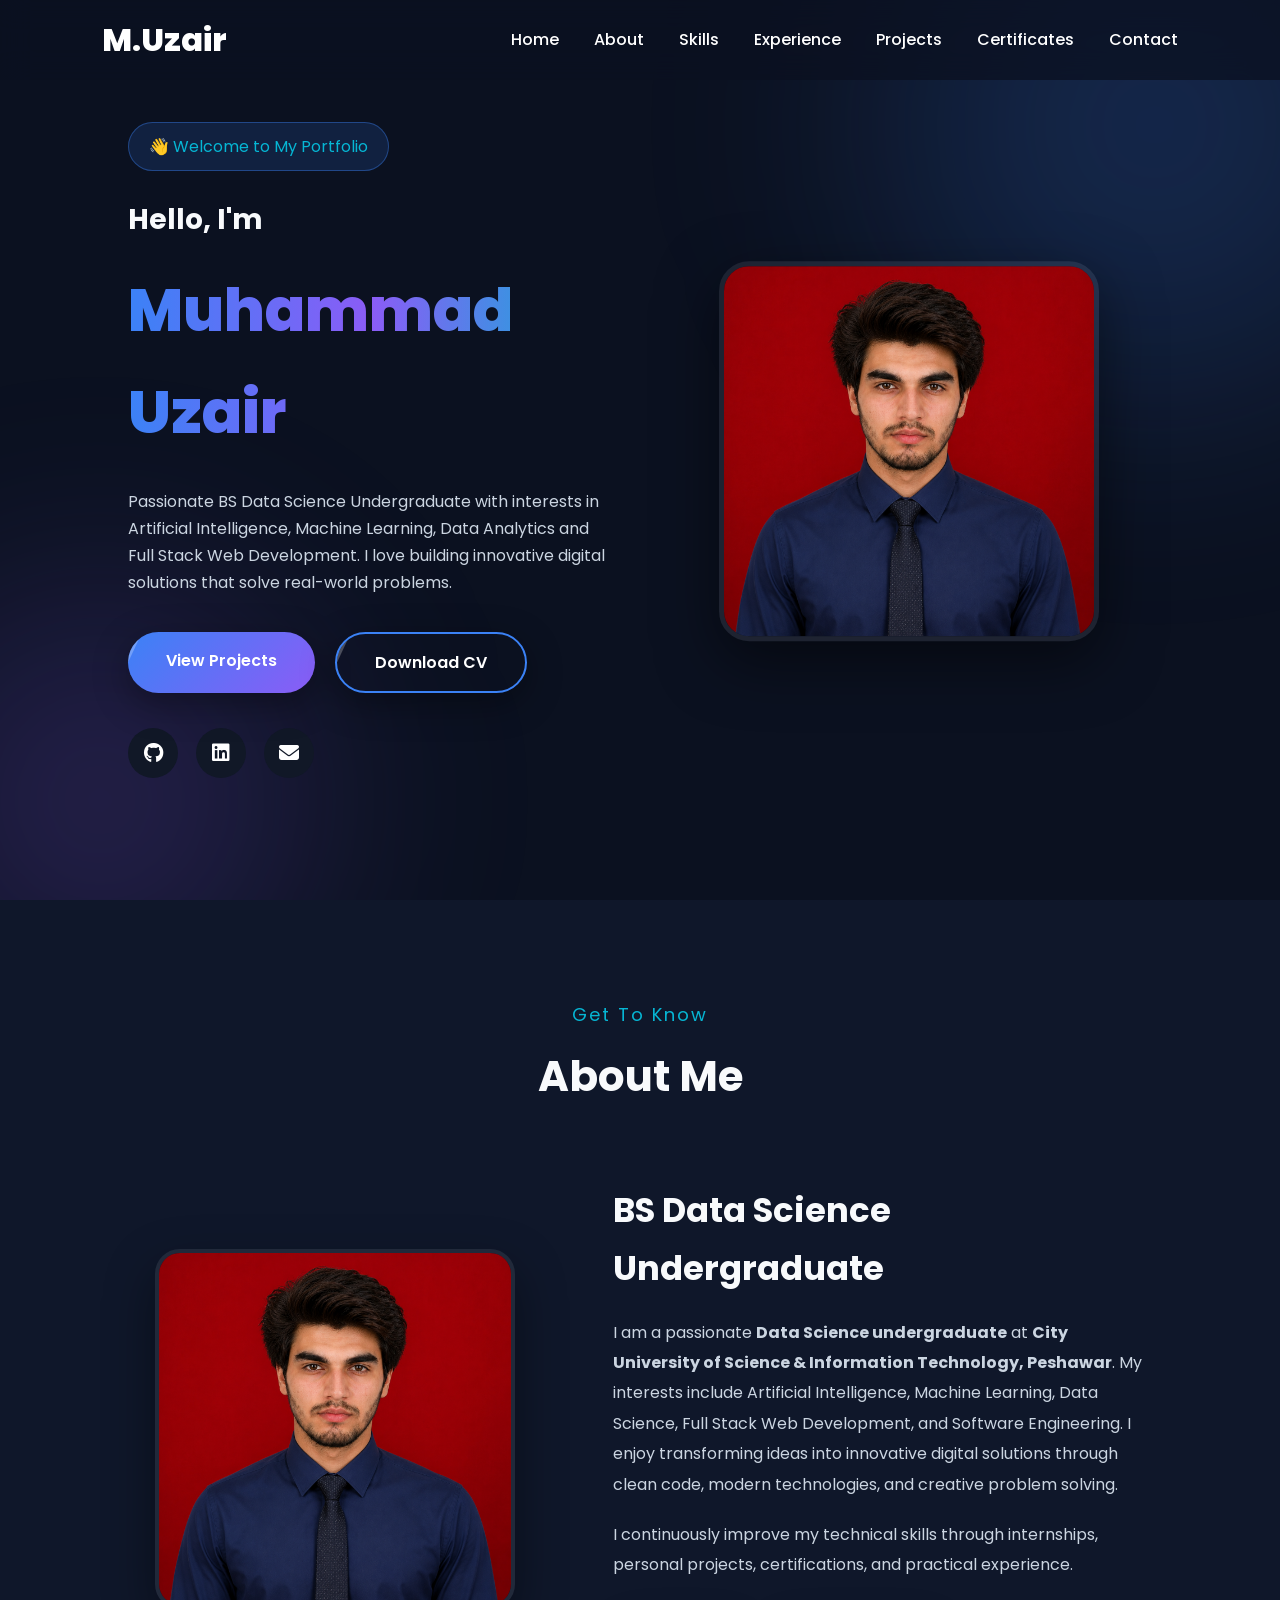
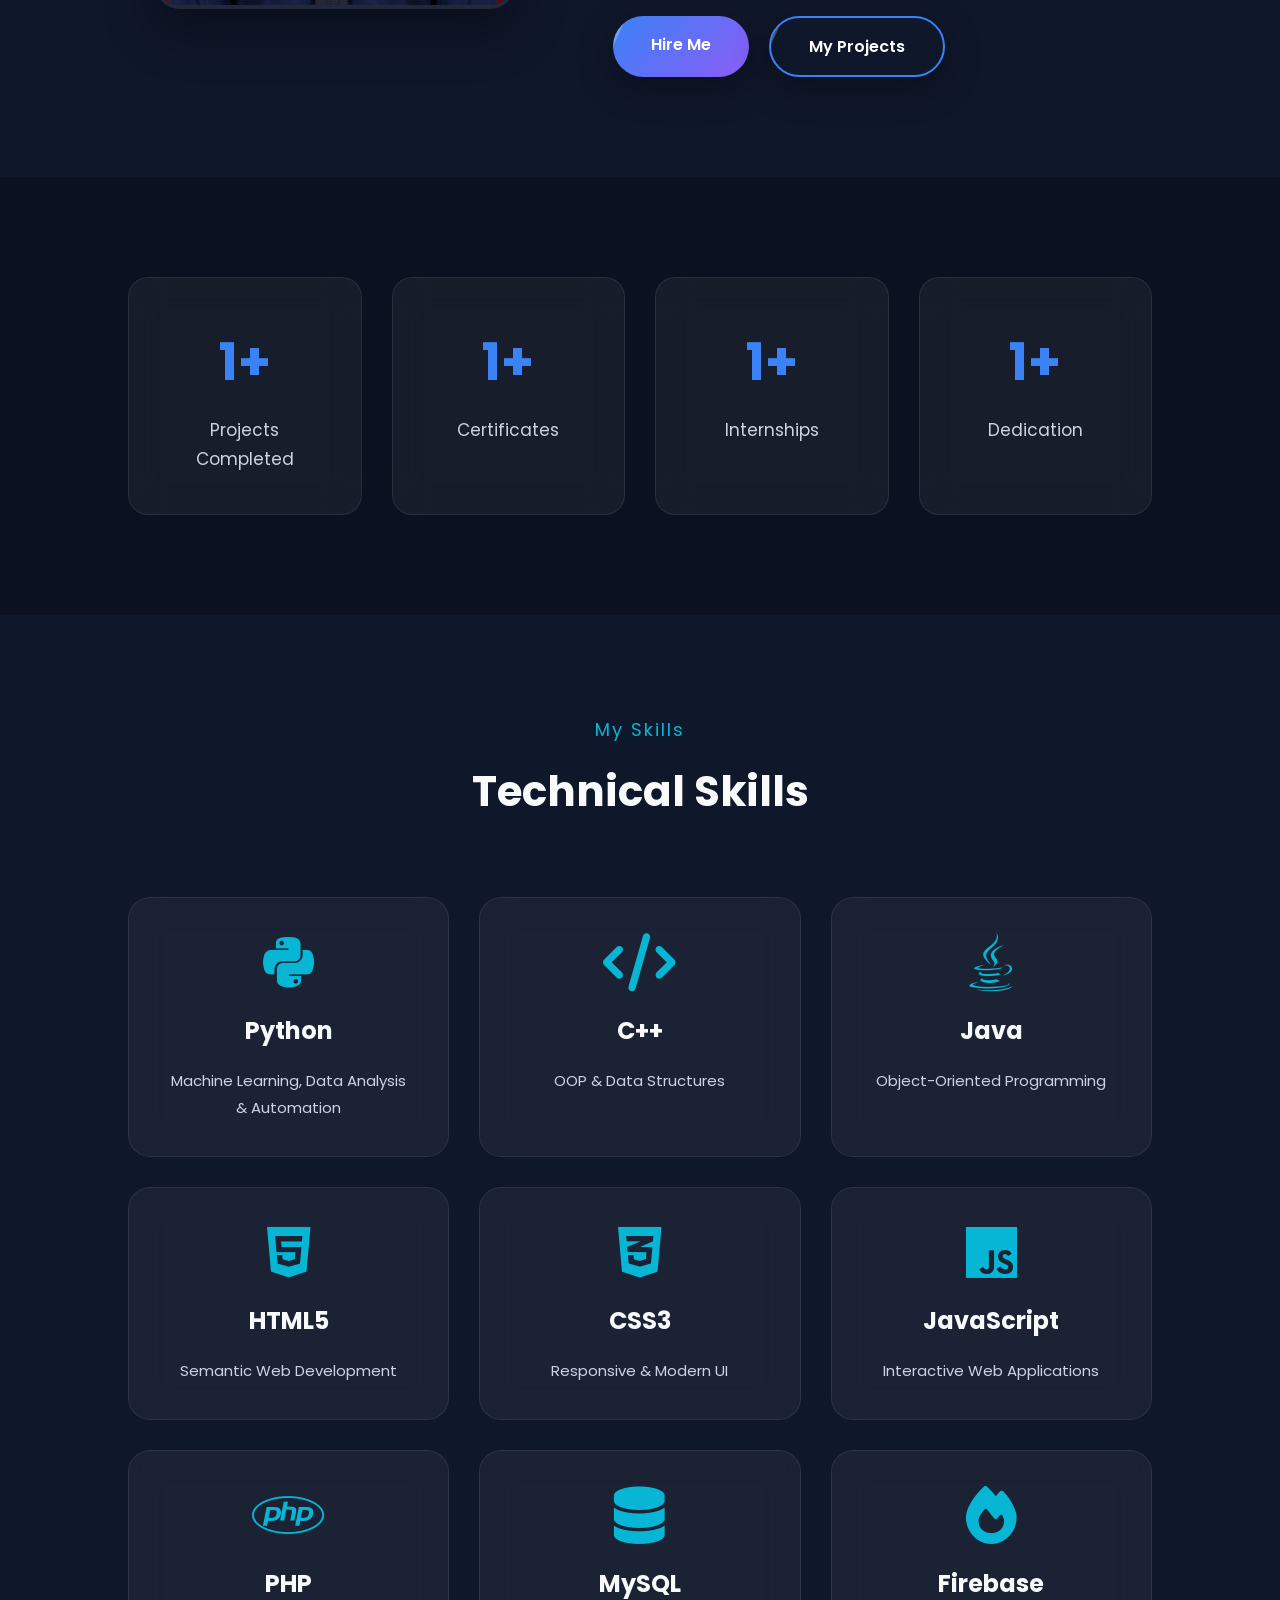
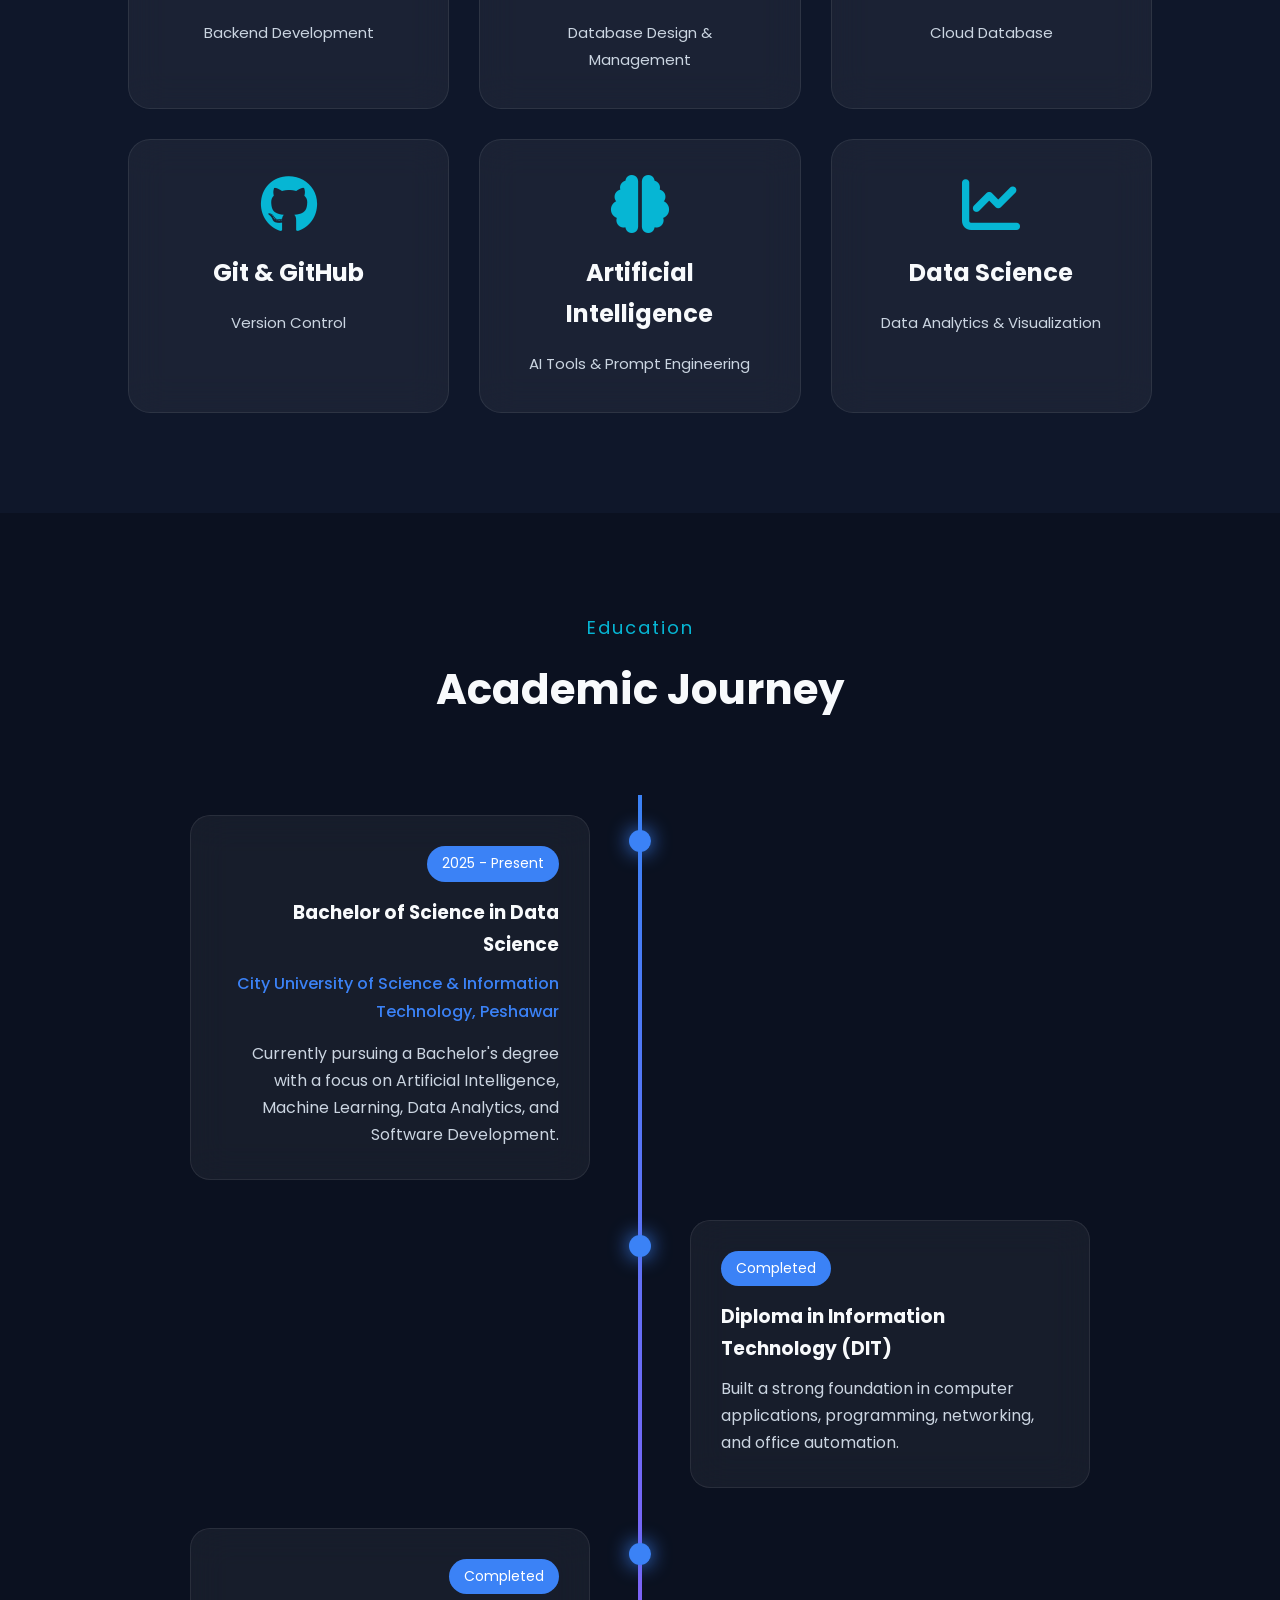
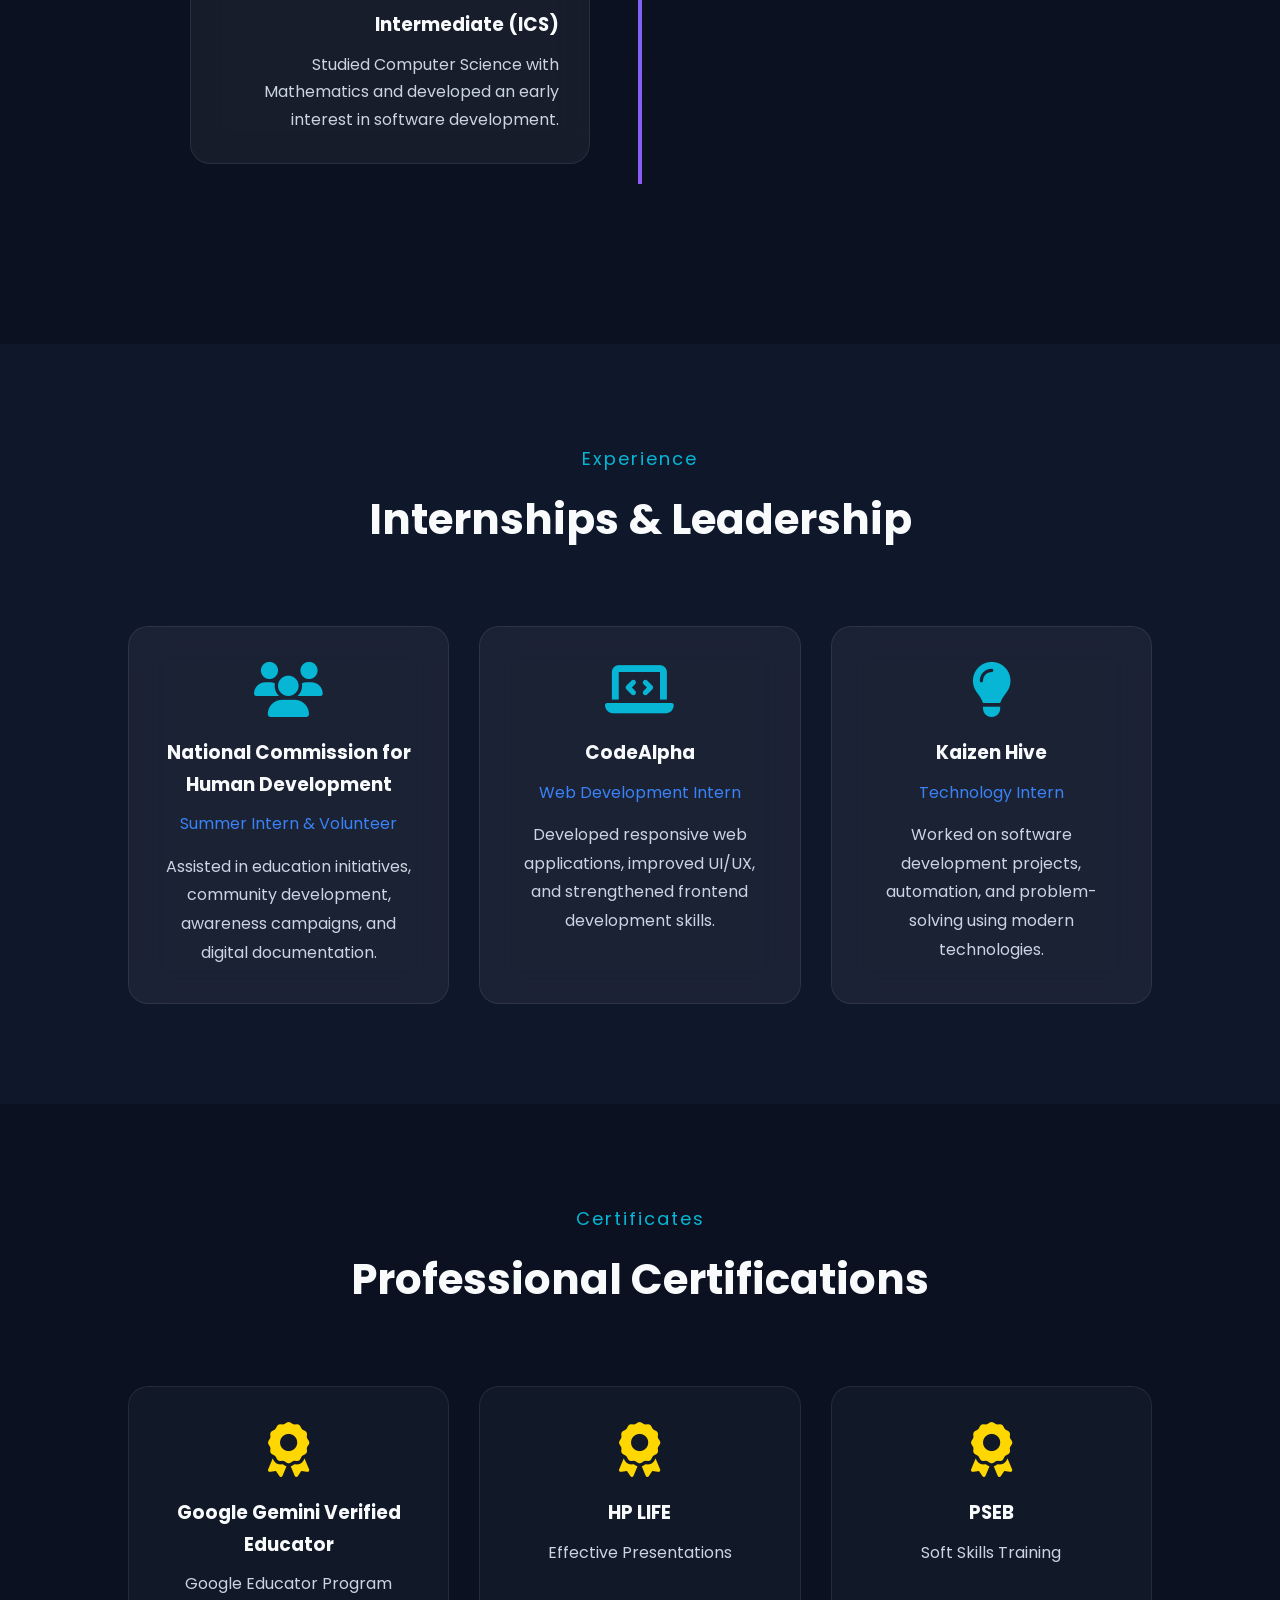
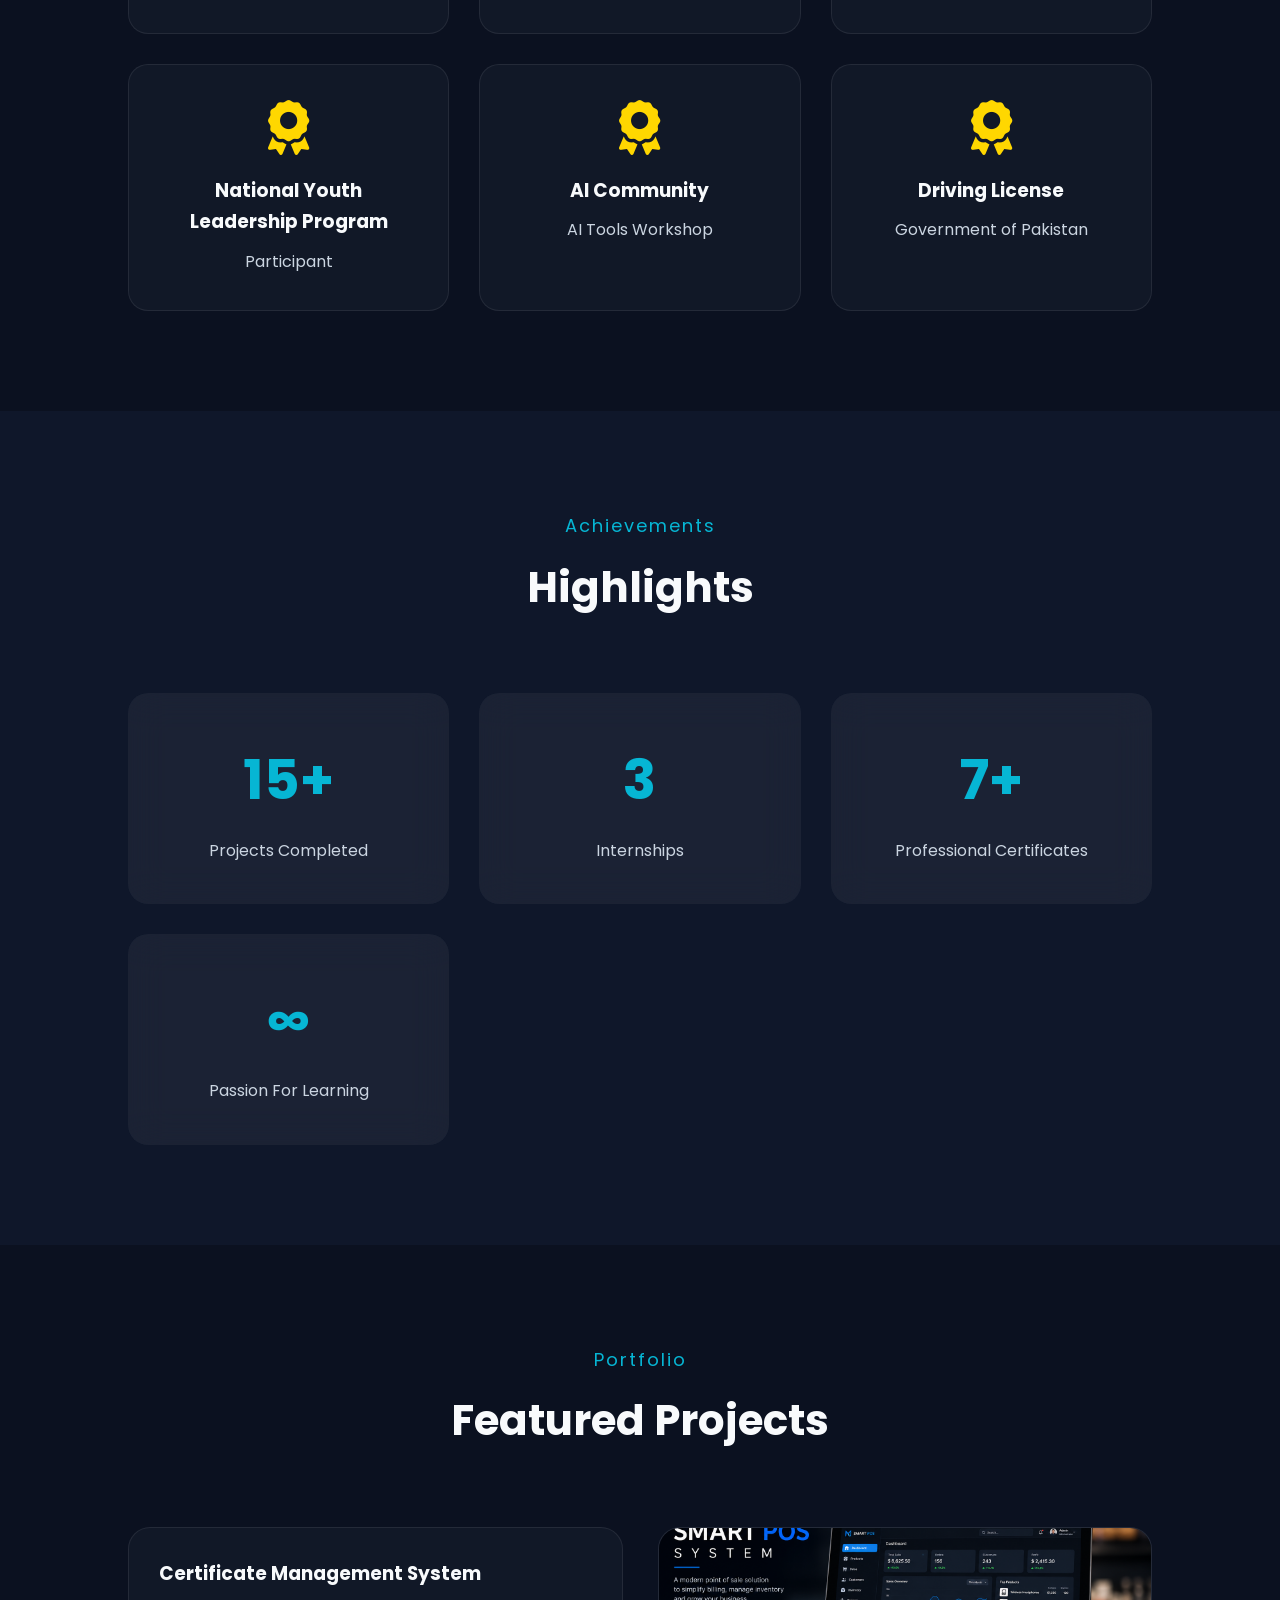
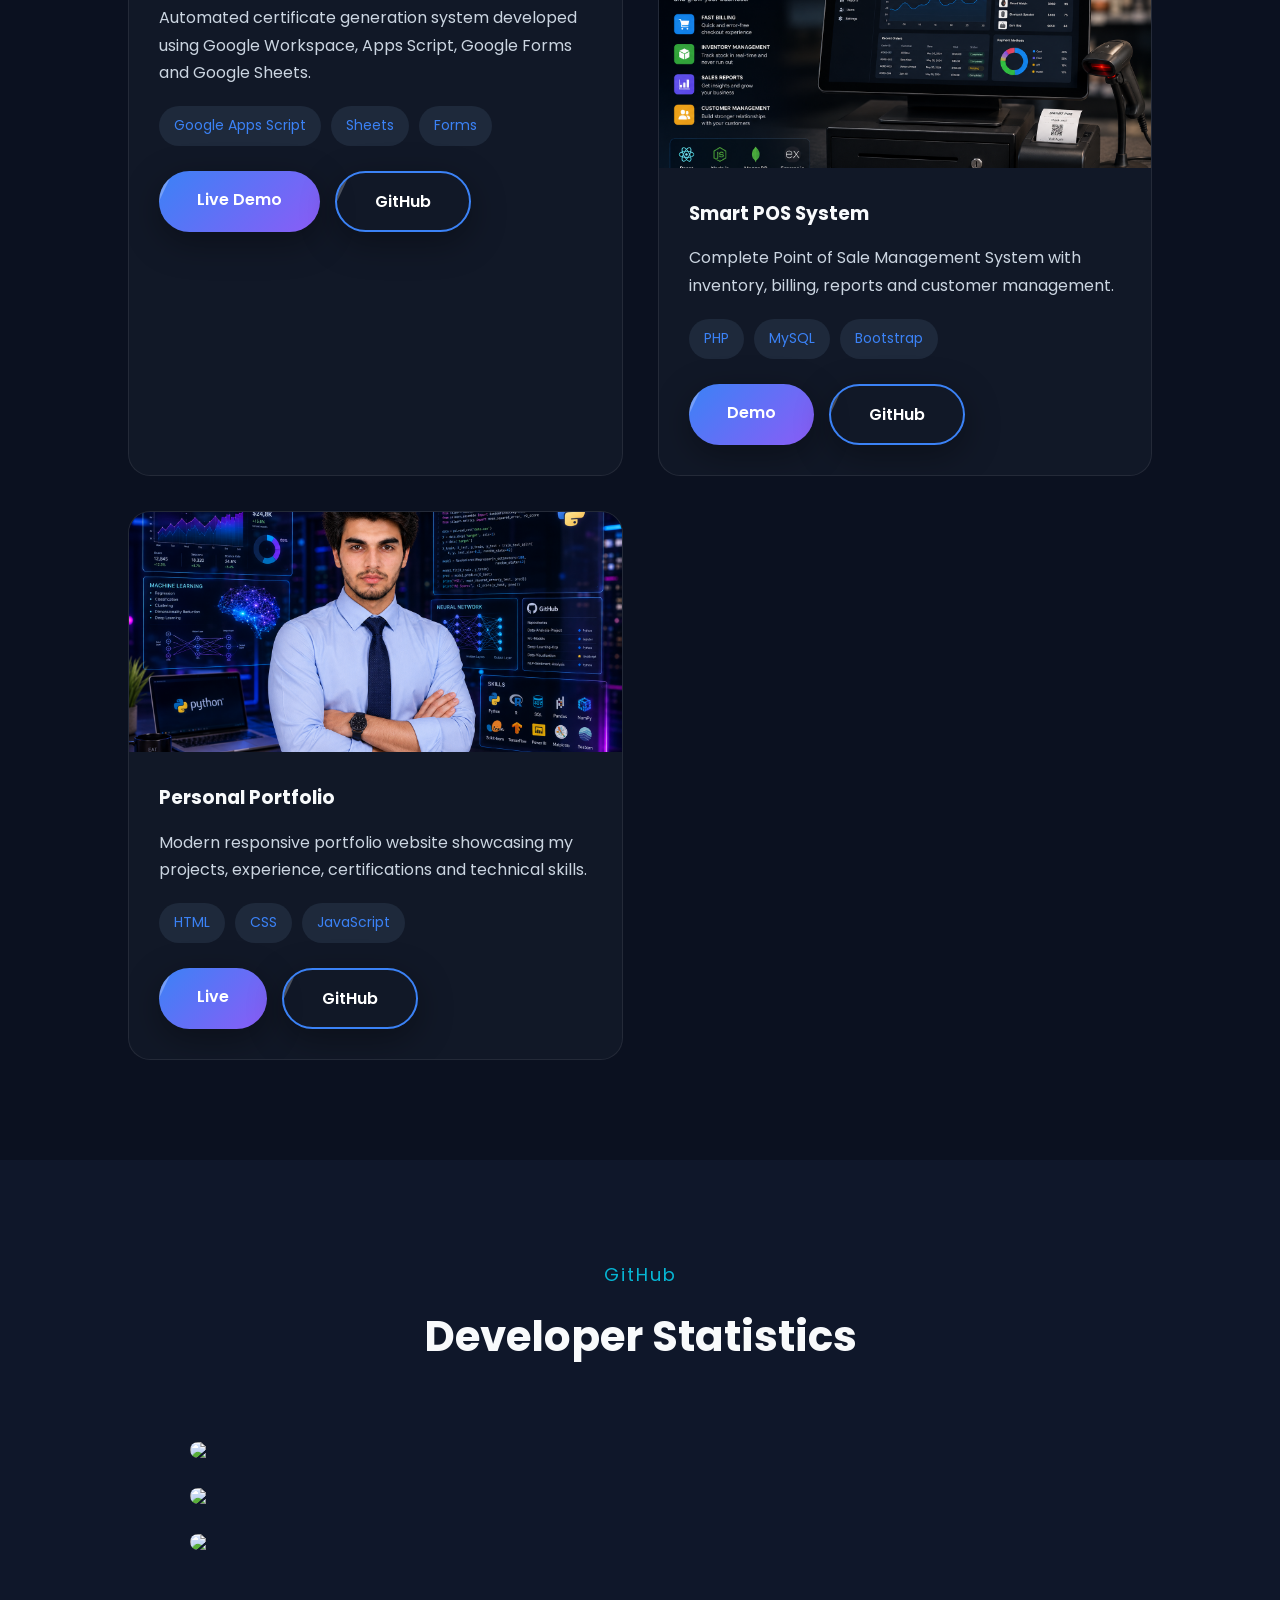
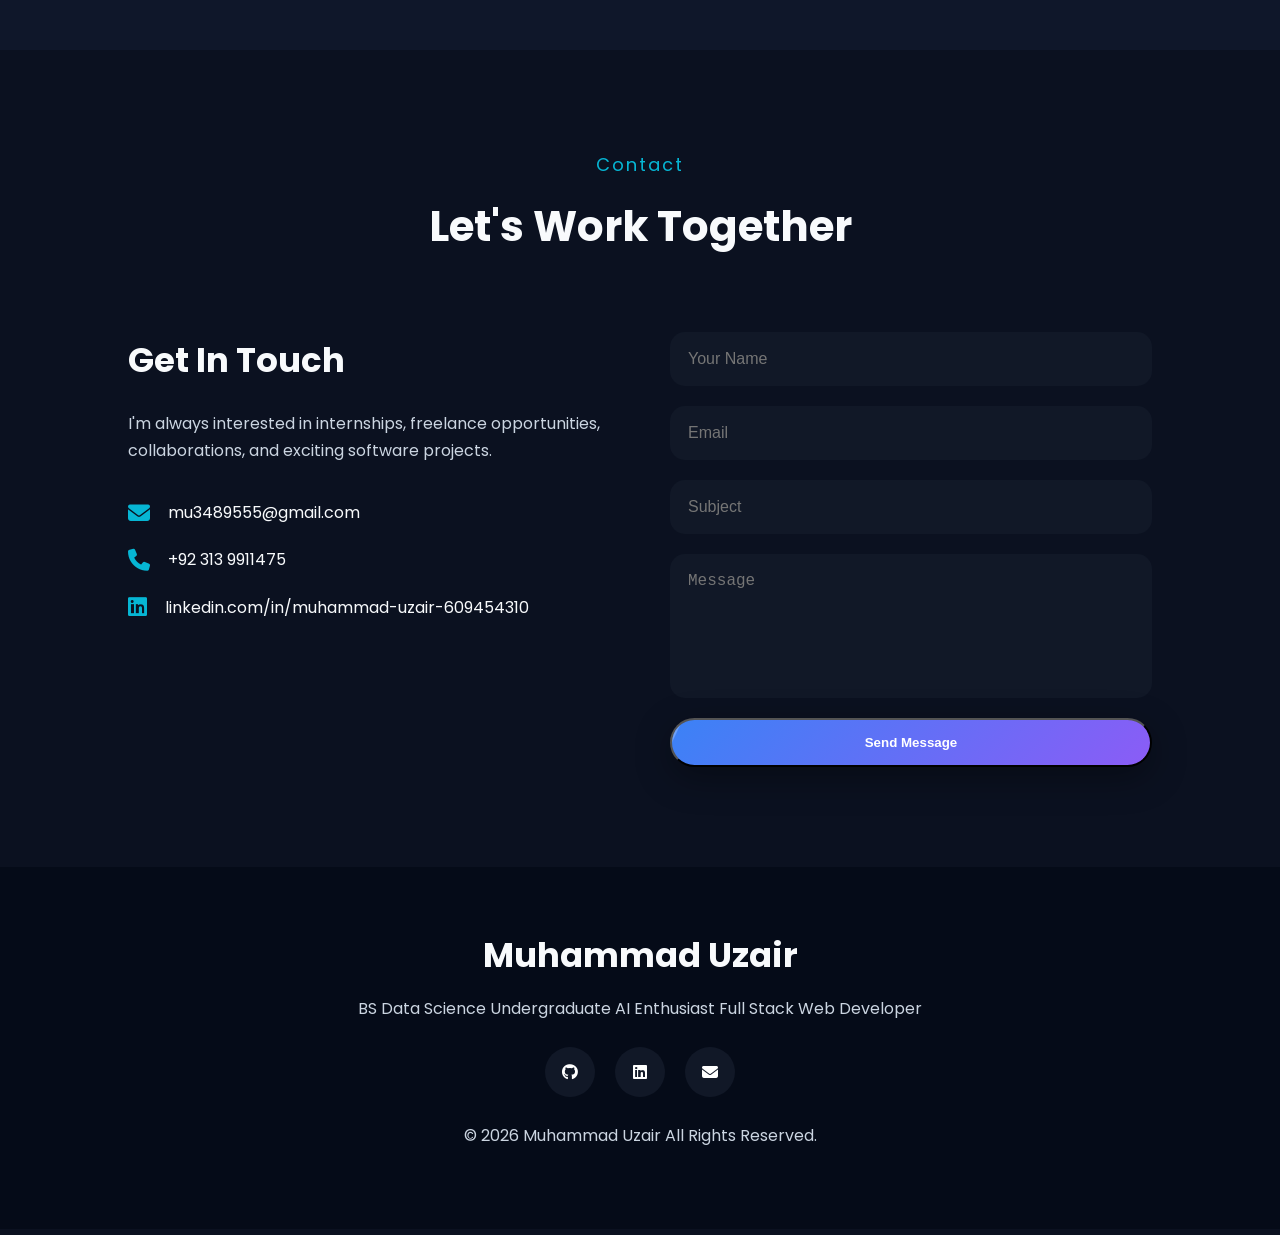
==== index.html @ c210e334 "Add files via upload" ====
<!DOCTYPE html>
<html lang="en">

<head>

<link rel="manifest" href="manifest.json">


<link rel="icon" href="favicon.ico">

<meta name="theme-color" content="#0B1120">

<meta name="author" content="Muhammad Uzair">

<meta name="keywords"
content="Muhammad Uzair, Data Science, AI, Portfolio, Web Developer, Pakistan">

<meta name="description"
content="Official Portfolio of Muhammad Uzair | Data Science Undergraduate | AI Enthusiast | Full Stack Developer">


    <meta charset="UTF-8">
    <meta http-equiv="X-UA-Compatible" content="IE=edge">
    <meta name="viewport" content="width=device-width, initial-scale=1.0">

    <title>Muhammad Uzair | Portfolio</title>

    <meta name="description"
        content="Muhammad Uzair | BS Data Science Undergraduate | AI Enthusiast | Full Stack Web Developer">

    <meta name="keywords"
        content="Muhammad Uzair, Portfolio, Data Science, AI, Machine Learning, Web Developer, Python">

    <meta name="author" content="Muhammad Uzair">

    <!-- CSS -->

    <link rel="stylesheet" href="assets/css/style.css">
    <link rel="stylesheet" href="assets/css/responsive.css">
    <link rel="stylesheet" href="assets/css/animations.css">

    <!-- Font Awesome -->

    <link rel="stylesheet"
        href="https://cdnjs.cloudflare.com/ajax/libs/font-awesome/6.7.0/css/all.min.css">

    <!-- AOS -->

    <link href="https://unpkg.com/aos@2.3.4/dist/aos.css" rel="stylesheet">

    <!-- Google Font -->

    <link rel="preconnect" href="https://fonts.googleapis.com">

    <link rel="preconnect" href="https://fonts.gstatic.com" crossorigin>

    <link href="https://fonts.googleapis.com/css2?family=Poppins:wght@300;400;500;600;700;800&display=swap"
        rel="stylesheet">



        <!-- Font Awesome -->
<link rel="stylesheet"
href="https://cdnjs.cloudflare.com/ajax/libs/font-awesome/6.6.0/css/all.min.css">

<!-- AOS Animation -->
<link rel="stylesheet"
href="https://unpkg.com/aos@2.3.4/dist/aos.css">


</head>

<body>

    <!-- ========================= -->

    <!-- Loader -->

    <!-- ========================= -->

    <div id="loader">

        <div class="loader-circle"></div>

    </div>

    <!-- ========================= -->

    <!-- Scroll Progress -->

    <!-- ========================= -->

    <div id="progress-bar"></div>

    <!-- ========================= -->

    <!-- Navbar -->

    <!-- ========================= -->

    <header>

        <nav class="navbar">

            <div class="logo">

                <a href="#">M.Uzair</a>

            </div>

            <ul class="nav-links">

                <li><a href="#home">Home</a></li>

                <li><a href="#about">About</a></li>

                <li><a href="#skills">Skills</a></li>

                <li><a href="#experience">Experience</a></li>

                <li><a href="#projects">Projects</a></li>

                <li><a href="#certificates">Certificates</a></li>

                <li><a href="#contact">Contact</a></li>

            </ul>

            <div class="menu-btn">

                <i class="fas fa-bars"></i>

            </div>

        </nav>

    </header>

    <!-- ========================= -->

    <!-- Hero Section -->

    <!-- ========================= -->

    <section class="hero" id="home">

        <div id="particles-js"></div>

        <div class="hero-container">

            <div class="hero-left" data-aos="fade-right">

                <span class="badge">

                    👋 Welcome to My Portfolio

                </span>

                <h3>

                    Hello, I'm

                </h3>

                <h1>

                    Muhammad Uzair

                </h1>

                <h2>

                    <span class="typing"></span>

                </h2>

                <p>

                    Passionate BS Data Science Undergraduate with interests in
                    Artificial Intelligence, Machine Learning,
                    Data Analytics and Full Stack Web Development.

                    I love building innovative digital solutions that solve
                    real-world problems.

                </p>

                <div class="hero-buttons">

                    <a href="#projects" class="btn">

                        View Projects

                    </a>

                    <a href="assets/documents/Muhammad_Uzair_CV.pdf"
                        class="btn btn-outline">

                        Download CV

                    </a>

                </div>

                <div class="social-icons">

                    <a href="https://github.com/UZAIR-WEB" target="_blank">

                        <i class="fab fa-github"></i>

                    </a>

                    <a href="https://www.linkedin.com/in/muhammad-uzair-609454310"
                        target="_blank">

                        <i class="fab fa-linkedin"></i>

                    </a>

                    <a href="mailto:mu3489555@gmail.com">

                        <i class="fas fa-envelope"></i>

                    </a>

                </div>

            </div>

            <div class="hero-right" data-aos="fade-left">

                <div class="profile-card">

                    <img src="assets/images/profile.png"
                        alt="Muhammad Uzair">

                </div>

            </div>

        </div>

    </section>

    <!-- ========= END PART 1 ========= -->
     <!-- ========================================= -->
<!-- ABOUT SECTION -->
<!-- ========================================= -->

<section class="about section" id="about">

    <div class="section-title" data-aos="fade-up">
        <span>Get To Know</span>
        <h2>About Me</h2>
    </div>

    <div class="about-container">

        <div class="about-image" data-aos="fade-right">

            <img src="assets/images/profile.png" alt="Muhammad Uzair">

        </div>

        <div class="about-content" data-aos="fade-left">

            <h3>
                BS Data Science Undergraduate
            </h3>

            <p>

                I am a passionate <strong>Data Science undergraduate</strong>
                at <strong>City University of Science &
                Information Technology, Peshawar</strong>.

                My interests include Artificial Intelligence,
                Machine Learning, Data Science,
                Full Stack Web Development,
                and Software Engineering.

                I enjoy transforming ideas into
                innovative digital solutions through
                clean code, modern technologies,
                and creative problem solving.

            </p>

            <p>

                I continuously improve my technical
                skills through internships,
                personal projects,
                certifications,
                and practical experience.

            </p>

            <div class="about-buttons">

                <a href="#contact" class="btn">
                    Hire Me
                </a>

                <a href="#projects" class="btn btn-outline">
                    My Projects
                </a>

            </div>

        </div>

    </div>

</section>


<!-- ========================================= -->
<!-- STATS -->
<!-- ========================================= -->

<section class="stats">

<div class="stats-container">

<div class="stat-card" data-aos="zoom-in">

<h2>15+</h2>

<p>Projects Completed</p>

</div>

<div class="stat-card" data-aos="zoom-in">

<h2>7+</h2>

<p>Certificates</p>

</div>

<div class="stat-card" data-aos="zoom-in">

<h2>3+</h2>

<p>Internships</p>

</div>

<div class="stat-card" data-aos="zoom-in">

<h2>100%</h2>

<p>Dedication</p>

</div>

</div>

</section>


<!-- ========================================= -->
<!-- SKILLS -->
<!-- ========================================= -->

<section class="skills section" id="skills">

<div class="section-title">

<span>My Skills</span>

<h2>Technical Skills</h2>

</div>

<div class="skills-grid">

<div class="skill-card" data-aos="fade-up">

<i class="fab fa-python"></i>

<h3>Python</h3>

<p>Machine Learning, Data Analysis & Automation</p>

</div>

<div class="skill-card" data-aos="fade-up">

<i class="fas fa-code"></i>

<h3>C++</h3>

<p>OOP & Data Structures</p>

</div>

<div class="skill-card" data-aos="fade-up">

<i class="fab fa-java"></i>

<h3>Java</h3>

<p>Object-Oriented Programming</p>

</div>

<div class="skill-card" data-aos="fade-up">

<i class="fab fa-html5"></i>

<h3>HTML5</h3>

<p>Semantic Web Development</p>

</div>

<div class="skill-card" data-aos="fade-up">

<i class="fab fa-css3-alt"></i>

<h3>CSS3</h3>

<p>Responsive & Modern UI</p>

</div>

<div class="skill-card" data-aos="fade-up">

<i class="fab fa-js"></i>

<h3>JavaScript</h3>

<p>Interactive Web Applications</p>

</div>

<div class="skill-card" data-aos="fade-up">

<i class="fab fa-php"></i>

<h3>PHP</h3>

<p>Backend Development</p>

</div>

<div class="skill-card" data-aos="fade-up">

<i class="fas fa-database"></i>

<h3>MySQL</h3>

<p>Database Design & Management</p>

</div>

<div class="skill-card" data-aos="fade-up">

<i class="fas fa-fire"></i>

<h3>Firebase</h3>

<p>Cloud Database</p>

</div>

<div class="skill-card" data-aos="fade-up">

<i class="fab fa-github"></i>

<h3>Git & GitHub</h3>

<p>Version Control</p>

</div>

<div class="skill-card" data-aos="fade-up">

<i class="fas fa-brain"></i>

<h3>Artificial Intelligence</h3>

<p>AI Tools & Prompt Engineering</p>

</div>

<div class="skill-card" data-aos="fade-up">

<i class="fas fa-chart-line"></i>

<h3>Data Science</h3>

<p>Data Analytics & Visualization</p>

</div>

</div>

</section>
<!-- ========================================= -->
<!-- EDUCATION -->
<!-- ========================================= -->

<section class="education section" id="education">

    <div class="section-title" data-aos="fade-up">
        <span>Education</span>
        <h2>Academic Journey</h2>
    </div>

    <div class="timeline">

        <div class="timeline-item" data-aos="fade-right">
            <div class="timeline-dot"></div>

            <div class="timeline-content">

                <span class="year">2025 - Present</span>

                <h3>Bachelor of Science in Data Science</h3>

                <h4>City University of Science & Information Technology, Peshawar</h4>

                <p>
                    Currently pursuing a Bachelor's degree with a focus on
                    Artificial Intelligence, Machine Learning,
                    Data Analytics, and Software Development.
                </p>

            </div>

        </div>

        <div class="timeline-item" data-aos="fade-left">
            <div class="timeline-dot"></div>

            <div class="timeline-content">

                <span class="year">Completed</span>

                <h3>Diploma in Information Technology (DIT)</h3>

                <p>
                    Built a strong foundation in computer applications,
                    programming, networking, and office automation.
                </p>

            </div>

        </div>

        <div class="timeline-item" data-aos="fade-right">
            <div class="timeline-dot"></div>

            <div class="timeline-content">

                <span class="year">Completed</span>

                <h3>Intermediate (ICS)</h3>

                <p>
                    Studied Computer Science with Mathematics and developed
                    an early interest in software development.
                </p>

            </div>

        </div>

    </div>

</section>


<!-- ========================================= -->
<!-- EXPERIENCE -->
<!-- ========================================= -->

<section class="experience section" id="experience">

    <div class="section-title">

        <span>Experience</span>

        <h2>Internships & Leadership</h2>

    </div>

    <div class="experience-grid">

        <div class="experience-card" data-aos="zoom-in">

            <i class="fas fa-users"></i>

            <h3>National Commission for Human Development</h3>

            <span>Summer Intern & Volunteer</span>

            <p>

                Assisted in education initiatives, community development,
                awareness campaigns, and digital documentation.

            </p>

        </div>

        <div class="experience-card" data-aos="zoom-in">

            <i class="fas fa-laptop-code"></i>

            <h3>CodeAlpha</h3>

            <span>Web Development Intern</span>

            <p>

                Developed responsive web applications,
                improved UI/UX,
                and strengthened frontend development skills.

            </p>

        </div>

        <div class="experience-card" data-aos="zoom-in">

            <i class="fas fa-lightbulb"></i>

            <h3>Kaizen Hive</h3>

            <span>Technology Intern</span>

            <p>

                Worked on software development projects,
                automation, and problem-solving
                using modern technologies.

            </p>

        </div>

    </div>

</section>



<!-- ========================================= -->
<!-- CERTIFICATES -->
<!-- ========================================= -->

<section class="certificates section" id="certificates">

    <div class="section-title">

        <span>Certificates</span>

        <h2>Professional Certifications</h2>

    </div>

    <div class="certificate-grid">

        <div class="certificate-card" data-aos="flip-left">

            <i class="fas fa-award"></i>

            <h3>Google Gemini Verified Educator</h3>

            <p>Google Educator Program</p>

        </div>

        <div class="certificate-card" data-aos="flip-left">

            <i class="fas fa-award"></i>

            <h3>HP LIFE</h3>

            <p>Effective Presentations</p>

        </div>

        <div class="certificate-card" data-aos="flip-left">

            <i class="fas fa-award"></i>

            <h3>PSEB</h3>

            <p>Soft Skills Training</p>

        </div>

        <div class="certificate-card" data-aos="flip-left">

            <i class="fas fa-award"></i>

            <h3>National Youth Leadership Program</h3>

            <p>Participant</p>

        </div>

        <div class="certificate-card" data-aos="flip-left">

            <i class="fas fa-award"></i>

            <h3>AI Community</h3>

            <p>AI Tools Workshop</p>

        </div>

        <div class="certificate-card" data-aos="flip-left">

            <i class="fas fa-award"></i>

            <h3>Driving License</h3>

            <p>Government of Pakistan</p>

        </div>

    </div>

</section>



<!-- ========================================= -->
<!-- ACHIEVEMENTS -->
<!-- ========================================= -->

<section class="achievement">

    <div class="section-title">

        <span>Achievements</span>

        <h2>Highlights</h2>

    </div>

    <div class="achievement-grid">

        <div class="achievement-card">

            <h2>15+</h2>

            <p>Projects Completed</p>

        </div>

        <div class="achievement-card">

            <h2>3</h2>

            <p>Internships</p>

        </div>

        <div class="achievement-card">

            <h2>7+</h2>

            <p>Professional Certificates</p>

        </div>

        <div class="achievement-card">

            <h2>∞</h2>

            <p>Passion For Learning</p>

        </div>

    </div>

</section>
<!-- ========================================= -->
<!-- PROJECTS -->
<!-- ========================================= -->

<section class="projects section" id="projects">

    <div class="section-title" data-aos="fade-up">

        <span>Portfolio</span>

        <h2>Featured Projects</h2>

    </div>

    <div class="projects-grid">

        <div class="project-card" data-aos="fade-up">

            

            <div class="project-content">

                <h3>Certificate Management System</h3>

                <p>
                    Automated certificate generation system developed using
                    Google Workspace, Apps Script, Google Forms and Google Sheets.
                </p>

                <div class="tech">

                    <span>Google Apps Script</span>
                    <span>Sheets</span>
                    <span>Forms</span>

                </div>

                <div class="project-buttons">

                    <a href="#" class="btn">Live Demo</a>
                    <a href="#" class="btn btn-outline">GitHub</a>

                </div>

            </div>

        </div>

        <div class="project-card" data-aos="fade-up">

            <img src="assets/images/projects/pos.jpg" alt="POS">

            <div class="project-content">

                <h3>Smart POS System</h3>

                <p>

                    Complete Point of Sale Management System
                    with inventory, billing,
                    reports and customer management.

                </p>

                <div class="tech">

                    <span>PHP</span>
                    <span>MySQL</span>
                    <span>Bootstrap</span>

                </div>

                <div class="project-buttons">

                    <a href="#" class="btn">Demo</a>
                    <a href="#" class="btn btn-outline">GitHub</a>

                </div>

            </div>

        </div>

        <div class="project-card" data-aos="fade-up">

            <img src="assets/images/projects/portfolio.jpg" alt="Portfolio">

            <div class="project-content">

                <h3>Personal Portfolio</h3>

                <p>

                    Modern responsive portfolio website showcasing
                    my projects, experience,
                    certifications and technical skills.

                </p>

                <div class="tech">

                    <span>HTML</span>
                    <span>CSS</span>
                    <span>JavaScript</span>

                </div>

                <div class="project-buttons">

                    <a href="#" class="btn">Live</a>
                    <a href="#" class="btn btn-outline">GitHub</a>

                </div>

            </div>

        </div>

    </div>

</section>





<!-- ========================================= -->
<!-- GITHUB -->
<!-- ========================================= -->

<section class="github section">

<div class="section-title">

<span>GitHub</span>

<h2>Developer Statistics</h2>

</div>

<div class="github-stats">

<img src="https://github-readme-stats.vercel.app/api?username=UZAIR-WEB&show_icons=true&theme=tokyonight">

<img src="https://github-readme-streak-stats.herokuapp.com/?user=UZAIR-WEB&theme=tokyonight">

<img src="https://github-readme-stats.vercel.app/api/top-langs/?username=UZAIR-WEB&layout=compact&theme=tokyonight">

</div>

</section>





<!-- ========================================= -->
<!-- CONTACT -->
<!-- ========================================= -->

<section class="contact section" id="contact">

<div class="section-title">

<span>Contact</span>

<h2>Let's Work Together</h2>

</div>

<div class="contact-container">

<div class="contact-info">

<h3>Get In Touch</h3>

<p>

I'm always interested in internships,
freelance opportunities,
collaborations,
and exciting software projects.

</p>

<div class="contact-item">

<i class="fas fa-envelope"></i>

<span>

mu3489555@gmail.com

</span>

</div>

<div class="contact-item">

<i class="fas fa-phone"></i>

<span>

+92 313 9911475

</span>

</div>

<div class="contact-item">

<i class="fab fa-linkedin"></i>

<span>

linkedin.com/in/muhammad-uzair-609454310

</span>

</div>

</div>

<form>

<input type="text" placeholder="Your Name">

<input type="email" placeholder="Email">

<input type="text" placeholder="Subject">

<textarea rows="6" placeholder="Message"></textarea>

<button class="btn">

Send Message

</button>

</form>

</div>

</section>





<!-- ========================================= -->
<!-- FOOTER -->
<!-- ========================================= -->

<footer>

<div class="footer-content">

<h2>

Muhammad Uzair

</h2>

<p>

BS Data Science Undergraduate

AI Enthusiast

Full Stack Web Developer

</p>

<div class="footer-social">

<a href="https://github.com/UZAIR-WEB">

<i class="fab fa-github"></i>

</a>

<a href="https://linkedin.com/in/muhammad-uzair-609454310">

<i class="fab fa-linkedin"></i>

</a>

<a href="mailto:mu3489555@gmail.com">

<i class="fas fa-envelope"></i>

</a>

</div>

<p>

© 2026 Muhammad Uzair

All Rights Reserved.

</p>

</div>

</footer>





<button id="topBtn">

<i class="fas fa-arrow-up"></i>

</button>





<script src="https://unpkg.com/aos@2.3.4/dist/aos.js"></script>

<script src="https://cdn.jsdelivr.net/npm/typed.js@2.0.12"></script>

<script src="https://cdn.jsdelivr.net/npm/particles.js"></script>

<script src="assets/js/main.js"></script>

<script src="assets/js/typing.js"></script>

<script src="assets/js/particles.js"></script>

<script src="assets/js/animations.js"></script>

<script>

AOS.init({

duration:1000,

once:true

});

</script>

</body>
</html>
---- assets/css/style.css ----
/* ==========================================
   Muhammad Uzair Portfolio
   Premium Portfolio CSS
========================================== */

/* Google Font */

@import url('https://fonts.googleapis.com/css2?family=Poppins:wght@300;400;500;600;700;800&display=swap');

/* ==========================================
   RESET
========================================== */

*{
    margin:0;
    padding:0;
    box-sizing:border-box;
    scroll-behavior:smooth;
}

html{
    overflow-x:hidden;
}

body{

    font-family:'Poppins',sans-serif;

    background:#0B1120;

    color:#F8FAFC;

    overflow-x:hidden;

    line-height:1.7;

}

/* ==========================================
   VARIABLES
========================================== */

:root{

--primary:#3B82F6;

--secondary:#8B5CF6;

--accent:#06B6D4;

--background:#0B1120;

--card:#111827;

--text:#F8FAFC;

--gray:#94A3B8;

--shadow:0 10px 35px rgba(0,0,0,.35);

--radius:18px;

}

/* ==========================================
SCROLLBAR
========================================== */

::-webkit-scrollbar{

width:10px;

}

::-webkit-scrollbar-track{

background:#0B1120;

}

::-webkit-scrollbar-thumb{

background:linear-gradient(
180deg,
#3B82F6,
#8B5CF6);

border-radius:30px;

}

/* ==========================================
SECTION
========================================== */

section{

padding:100px 10%;

}

.section-title{

text-align:center;

margin-bottom:70px;

}

.section-title span{

color:var(--accent);

font-size:18px;

letter-spacing:2px;

}

.section-title h2{

font-size:42px;

margin-top:10px;

}

/* ==========================================
LOADER
========================================== */

#loader{

position:fixed;

width:100%;

height:100vh;

background:#0B1120;

display:flex;

justify-content:center;

align-items:center;

z-index:99999;

}

.loader-circle{

width:70px;

height:70px;

border:6px solid rgba(255,255,255,.2);

border-top:6px solid var(--primary);

border-radius:50%;

animation:spin 1s linear infinite;

}

@keyframes spin{

100%{

transform:rotate(360deg);

}

}

/* ==========================================
NAVBAR
========================================== */

header{

position:fixed;

top:0;

width:100%;

z-index:999;

background:rgba(11,17,32,.75);

backdrop-filter:blur(15px);

}

.navbar{

height:80px;

display:flex;

justify-content:space-between;

align-items:center;

padding:0 8%;

}

.logo a{

text-decoration:none;

font-size:32px;

font-weight:800;

color:white;

}

.nav-links{

display:flex;

gap:35px;

list-style:none;

}

.nav-links a{

text-decoration:none;

color:white;

font-weight:500;

transition:.3s;

}

.nav-links a:hover{

color:var(--accent);

}

.menu-btn{

display:none;

font-size:28px;

cursor:pointer;

}

/* ==========================================
HERO
========================================== */

.hero{

min-height:100vh;

display:flex;

align-items:center;

position:relative;

overflow:hidden;

}

#particles-js{

position:absolute;

width:100%;

height:100%;

top:0;

left:0;

}

.hero-container{

width:100%;

display:grid;

grid-template-columns:repeat(2,1fr);

align-items:center;

gap:60px;

position:relative;

z-index:2;

}

.badge{

display:inline-block;

padding:10px 20px;

background:rgba(59,130,246,.15);

border:1px solid rgba(59,130,246,.4);

border-radius:30px;

margin-bottom:25px;

color:var(--accent);

}

.hero h3{

font-size:28px;

}

.hero h1{

font-size:72px;

font-weight:800;

margin:15px 0;

background:linear-gradient(
90deg,
#3B82F6,
#8B5CF6,
#06B6D4);

-webkit-background-clip:text;

-webkit-text-fill-color:transparent;

}

.hero h2{

font-size:30px;

color:var(--accent);

margin-bottom:25px;

}

.hero p{

color:#CBD5E1;

max-width:650px;

margin-bottom:35px;

}

/* ==========================================
BUTTONS
========================================== */

.hero-buttons{

display:flex;

gap:20px;

margin-bottom:35px;

}

.btn{

display:inline-block;

padding:15px 38px;

border-radius:40px;

background:linear-gradient(
135deg,
#3B82F6,
#8B5CF6);

color:white;

text-decoration:none;

font-weight:600;

transition:.35s;

box-shadow:var(--shadow);

}

.btn:hover{

transform:translateY(-6px);

}

.btn-outline{

background:transparent;

border:2px solid var(--primary);

}

.btn-outline:hover{

background:var(--primary);

}

/* ==========================================
SOCIAL ICONS
========================================== */

.social-icons{

display:flex;

gap:18px;

}

.social-icons a{

width:50px;

height:50px;

display:flex;

align-items:center;

justify-content:center;

border-radius:50%;

background:#111827;

color:white;

font-size:20px;

transition:.35s;

text-decoration:none;

}

.social-icons a:hover{

transform:translateY(-8px);

background:var(--primary);

}

/* ==========================================
PROFILE
========================================== */

.profile-card{

display:flex;

justify-content:center;

align-items:center;

}

.profile-card img{

width:420px;

max-width:100%;

border-radius:30px;

box-shadow:
0 20px 60px rgba(0,0,0,.5);

border:5px solid rgba(255,255,255,.08);

transition:.5s;

}

.profile-card img:hover{

transform:scale(1.03);

}

/* ==========================================
UTILITY
========================================== */

img{

max-width:100%;

display:block;

}

a{

text-decoration:none;

}

.container{

max-width:1200px;

margin:auto;

}/* ===================================================
   ABOUT SECTION
=================================================== */

.about{
    background:#0F172A;
}

.about-container{
    display:grid;
    grid-template-columns:1fr 1.3fr;
    gap:70px;
    align-items:center;
}

.about-image{
    display:flex;
    justify-content:center;
}

.about-image img{
    width:360px;
    border-radius:25px;
    border:4px solid rgba(255,255,255,.08);
    box-shadow:0 20px 50px rgba(0,0,0,.4);
    transition:.4s;
}

.about-image img:hover{
    transform:scale(1.04);
}

.about-content h3{
    font-size:34px;
    margin-bottom:20px;
}

.about-content p{
    color:#CBD5E1;
    margin-bottom:20px;
    line-height:1.9;
}

.about-buttons{
    display:flex;
    gap:20px;
    margin-top:35px;
}



/* ===================================================
   STATS
=================================================== */

.stats{
    background:#0B1120;
}

.stats-container{
    display:grid;
    grid-template-columns:repeat(4,1fr);
    gap:30px;
}

.stat-card{

    background:rgba(255,255,255,.05);

    backdrop-filter:blur(18px);

    border:1px solid rgba(255,255,255,.08);

    border-radius:20px;

    padding:40px;

    text-align:center;

    transition:.4s;

}

.stat-card:hover{

    transform:translateY(-12px);

    box-shadow:0 20px 45px rgba(59,130,246,.2);

}

.stat-card h2{

    font-size:52px;

    color:#3B82F6;

    margin-bottom:10px;

}

.stat-card p{

    color:#CBD5E1;

    font-size:17px;

}



/* ===================================================
   SKILLS
=================================================== */

.skills{

    background:#0F172A;

}

.skills-grid{

    display:grid;

    grid-template-columns:repeat(auto-fit,minmax(260px,1fr));

    gap:30px;

}

.skill-card{

    background:rgba(255,255,255,.05);

    backdrop-filter:blur(18px);

    border-radius:22px;

    border:1px solid rgba(255,255,255,.08);

    padding:35px;

    transition:.45s;

    text-align:center;

}

.skill-card:hover{

    transform:translateY(-12px);

    border-color:#3B82F6;

    box-shadow:0 20px 40px rgba(59,130,246,.18);

}

.skill-card i{

    font-size:58px;

    color:#06B6D4;

    margin-bottom:20px;

}

.skill-card h3{

    font-size:24px;

    margin-bottom:15px;

}

.skill-card p{

    color:#CBD5E1;

    font-size:15px;

    line-height:1.8;

}



/* ===================================================
   PROGRESS BARS
=================================================== */

.progress-area{

    margin-top:70px;

}

.progress-box{

    margin-bottom:30px;

}

.progress-box h4{

    margin-bottom:10px;

    display:flex;

    justify-content:space-between;

    font-size:17px;

}

.progress{

    width:100%;

    height:10px;

    background:#1E293B;

    border-radius:30px;

    overflow:hidden;

}

.progress span{

    display:block;

    height:100%;

    border-radius:30px;

    background:linear-gradient(
    90deg,
    #3B82F6,
    #8B5CF6);

}

.python{
    width:90%;
}

.cpp{
    width:85%;
}

.html{
    width:95%;
}

.css{
    width:92%;
}

.javascript{
    width:85%;
}

.php{
    width:80%;
}

.mysql{
    width:88%;
}

.ai{
    width:82%;
}



/* ===================================================
   TECHNOLOGY ICONS
=================================================== */

.tech-stack{

    margin-top:70px;

}

.tech-icons{

    display:grid;

    grid-template-columns:repeat(auto-fit,minmax(120px,1fr));

    gap:25px;

}

.tech-item{

    background:#111827;

    border-radius:18px;

    padding:25px;

    text-align:center;

    transition:.35s;

}

.tech-item:hover{

    transform:translateY(-8px);

    background:#1E293B;

}

.tech-item img{

    width:55px;

    margin:auto;

}

.tech-item h5{

    margin-top:15px;

    font-size:15px;

}



/* ===================================================
   GLASS CARD
=================================================== */

.glass{

    background:rgba(255,255,255,.05);

    backdrop-filter:blur(20px);

    border:1px solid rgba(255,255,255,.08);

    border-radius:20px;

}



/* ===================================================
   HOVER EFFECT
=================================================== */

.hover-up{

    transition:.4s;

}

.hover-up:hover{

    transform:translateY(-10px);

}



/* ===================================================
   SECTION SPACING
=================================================== */

.about,
.skills,
.stats{

    position:relative;

    overflow:hidden;

}
/* ===================================================
   EDUCATION SECTION
=================================================== */

.education{
    background:#0B1120;
}

.timeline{
    position:relative;
    max-width:1000px;
    margin:60px auto;
}

.timeline::before{
    content:'';
    position:absolute;
    left:50%;
    top:0;
    transform:translateX(-50%);
    width:4px;
    height:100%;
    background:linear-gradient(#3B82F6,#8B5CF6);
}

.timeline-item{
    position:relative;
    width:50%;
    padding:20px 50px;
}

.timeline-item:nth-child(odd){
    left:0;
    text-align:right;
}

.timeline-item:nth-child(even){
    left:50%;
}

.timeline-dot{
    position:absolute;
    width:22px;
    height:22px;
    background:#3B82F6;
    border-radius:50%;
    top:35px;
    right:-11px;
    box-shadow:0 0 20px #3B82F6;
}

.timeline-item:nth-child(even) .timeline-dot{
    left:-11px;
}

.timeline-content{

    background:rgba(255,255,255,.05);

    backdrop-filter:blur(18px);

    border:1px solid rgba(255,255,255,.08);

    border-radius:20px;

    padding:30px;

    transition:.4s;

}

.timeline-content:hover{

    transform:translateY(-10px);

    box-shadow:0 15px 40px rgba(59,130,246,.2);

}

.timeline-content h3{

    margin-bottom:10px;

}

.timeline-content h4{

    color:#3B82F6;

    margin-bottom:15px;

    font-weight:500;

}

.timeline-content p{

    color:#CBD5E1;

}

.year{

    display:inline-block;

    background:#3B82F6;

    color:#fff;

    padding:6px 15px;

    border-radius:25px;

    margin-bottom:15px;

    font-size:14px;

}



/* ===================================================
   EXPERIENCE
=================================================== */

.experience{

    background:#0F172A;

}

.experience-grid{

    display:grid;

    grid-template-columns:repeat(auto-fit,minmax(320px,1fr));

    gap:30px;

}

.experience-card{

    background:rgba(255,255,255,.05);

    backdrop-filter:blur(18px);

    border-radius:20px;

    padding:35px;

    text-align:center;

    border:1px solid rgba(255,255,255,.08);

    transition:.4s;

}

.experience-card:hover{

    transform:translateY(-12px);

    border-color:#3B82F6;

    box-shadow:0 20px 40px rgba(59,130,246,.18);

}

.experience-card i{

    font-size:55px;

    color:#06B6D4;

    margin-bottom:20px;

}

.experience-card h3{

    margin-bottom:10px;

}

.experience-card span{

    color:#3B82F6;

    display:block;

    margin-bottom:15px;

}

.experience-card p{

    color:#CBD5E1;

    line-height:1.8;

}



/* ===================================================
   CERTIFICATES
=================================================== */

.certificates{

    background:#0B1120;

}

.certificate-grid{

    display:grid;

    grid-template-columns:repeat(auto-fit,minmax(280px,1fr));

    gap:30px;

}

.certificate-card{

    background:#111827;

    border-radius:20px;

    padding:35px;

    text-align:center;

    transition:.4s;

    border:1px solid rgba(255,255,255,.08);

}

.certificate-card:hover{

    transform:translateY(-12px);

    background:#1E293B;

}

.certificate-card i{

    font-size:55px;

    color:#FFD700;

    margin-bottom:20px;

}

.certificate-card h3{

    margin-bottom:10px;

}

.certificate-card p{

    color:#CBD5E1;

}



/* ===================================================
   ACHIEVEMENTS
=================================================== */

.achievement{

    background:#0F172A;

}

.achievement-grid{

    display:grid;

    grid-template-columns:repeat(auto-fit,minmax(250px,1fr));

    gap:30px;

}

.achievement-card{

    text-align:center;

    padding:40px;

    border-radius:20px;

    background:rgba(255,255,255,.05);

    backdrop-filter:blur(18px);

    transition:.4s;

}

.achievement-card:hover{

    transform:translateY(-12px);

    box-shadow:0 20px 40px rgba(59,130,246,.18);

}

.achievement-card h2{

    font-size:55px;

    color:#06B6D4;

    margin-bottom:10px;

}

.achievement-card p{

    color:#CBD5E1;

}



/* ===================================================
   ANIMATION HELPERS
=================================================== */

.fade-up{

    animation:fadeUp 1s ease;

}

@keyframes fadeUp{

    from{

        opacity:0;

        transform:translateY(40px);

    }

    to{

        opacity:1;

        transform:translateY(0);

    }

}

.scale{

    animation:scaleIn .8s ease;

}

@keyframes scaleIn{

    from{

        opacity:0;

        transform:scale(.8);

    }

    to{

        opacity:1;

        transform:scale(1);

    }

}
/* ===================================================
   PROJECTS
=================================================== */

.projects{
    background:#0B1120;
}

.projects-grid{
    display:grid;
    grid-template-columns:repeat(auto-fit,minmax(340px,1fr));
    gap:35px;
}

.project-card{

    background:#111827;

    border-radius:22px;

    overflow:hidden;

    transition:.45s;

    border:1px solid rgba(255,255,255,.08);

}

.project-card:hover{

    transform:translateY(-12px);

    box-shadow:0 20px 45px rgba(59,130,246,.18);

}

.project-card img{

    width:100%;

    height:240px;

    object-fit:cover;

}

.project-content{

    padding:30px;

}

.project-content h3{

    margin-bottom:15px;

}

.project-content p{

    color:#CBD5E1;

    margin-bottom:20px;

}

.tech{

    display:flex;

    flex-wrap:wrap;

    gap:10px;

    margin-bottom:25px;

}

.tech span{

    background:#1E293B;

    padding:8px 15px;

    border-radius:30px;

    color:#3B82F6;

    font-size:14px;

}

.project-buttons{

    display:flex;

    gap:15px;

}



/* ===================================================
   GITHUB
=================================================== */

.github{

    background:#0F172A;

}

.github-stats{

    display:grid;

    grid-template-columns:1fr;

    gap:30px;

    justify-items:center;

}

.github-stats img{

    width:100%;

    max-width:900px;

    border-radius:18px;

}



/* ===================================================
   CONTACT
=================================================== */

.contact{

    background:#0B1120;

}

.contact-container{

    display:grid;

    grid-template-columns:1fr 1fr;

    gap:60px;

}

.contact-info h3{

    font-size:34px;

    margin-bottom:20px;

}

.contact-info p{

    color:#CBD5E1;

    margin-bottom:35px;

}

.contact-item{

    display:flex;

    align-items:center;

    gap:18px;

    margin-bottom:20px;

}

.contact-item i{

    color:#06B6D4;

    font-size:22px;

}

.contact form{

    display:flex;

    flex-direction:column;

    gap:20px;

}

.contact input,
.contact textarea{

    background:#111827;

    color:white;

    border:none;

    outline:none;

    padding:18px;

    border-radius:15px;

    font-size:16px;

}

.contact textarea{

    resize:none;

}

.contact button{

    cursor:pointer;

}



/* ===================================================
   FOOTER
=================================================== */

footer{

    background:#050B18;

    text-align:center;

    padding:60px 20px;

}

.footer-content h2{

    font-size:34px;

    margin-bottom:10px;

}

.footer-content p{

    color:#CBD5E1;

    margin-bottom:20px;

}

.footer-social{

    display:flex;

    justify-content:center;

    gap:20px;

    margin:25px 0;

}

.footer-social a{

    width:50px;

    height:50px;

    display:flex;

    justify-content:center;

    align-items:center;

    background:#111827;

    border-radius:50%;

    color:white;

    transition:.35s;

}

.footer-social a:hover{

    background:#3B82F6;

    transform:translateY(-8px);

}



/* ===================================================
   BACK TO TOP
=================================================== */

#topBtn{

    position:fixed;

    right:30px;

    bottom:30px;

    width:55px;

    height:55px;

    border:none;

    border-radius:50%;

    background:#3B82F6;

    color:white;

    font-size:20px;

    cursor:pointer;

    display:none;

    z-index:999;

    transition:.35s;

}

#topBtn:hover{

    background:#8B5CF6;

    transform:translateY(-5px);

}



/* ===================================================
   SELECTION
=================================================== */

::selection{

    background:#3B82F6;

    color:white;

}



/* ===================================================
   RESPONSIVE
=================================================== */

@media(max-width:992px){

.hero-container,
.about-container,
.contact-container{

grid-template-columns:1fr;

text-align:center;

}

.timeline::before{

left:20px;

}

.timeline-item{

width:100%;

left:0!important;

padding-left:70px;

padding-right:20px;

text-align:left;

}

.timeline-dot{

left:10px!important;

right:auto;

}

.stats-container{

grid-template-columns:repeat(2,1fr);

}

.projects-grid{

grid-template-columns:1fr;

}

.github-stats img{

width:100%;

}

}

@media(max-width:768px){

.nav-links{

display:none;

}

.menu-btn{

display:block;

}

.hero h1{

font-size:48px;

}

.hero h2{

font-size:24px;

}

.section-title h2{

font-size:34px;

}

.stats-container{

grid-template-columns:1fr;

}

.skills-grid{

grid-template-columns:1fr;

}

.experience-grid{

grid-template-columns:1fr;

}

.certificate-grid{

grid-template-columns:1fr;

}

.achievement-grid{

grid-template-columns:1fr;

}

.contact-container{

grid-template-columns:1fr;

}

.hero-buttons{

flex-direction:column;

}

.profile-card img{

width:300px;

}

}
---- assets/css/responsive.css ----
/* ==========================================
   RESPONSIVE.CSS
   Muhammad Uzair Portfolio
========================================== */


/* ===============================
   1400px
================================ */

@media (max-width:1400px){

.hero-container{

grid-template-columns:1fr 1fr;

gap:50px;

}

.hero h1{

font-size:60px;

}

.profile-card img{

width:380px;

}

}


/* ===============================
   1200px
================================ */

@media (max-width:1200px){

section{

padding:90px 7%;

}

.navbar{

padding:0 7%;

}

.hero h1{

font-size:55px;

}

.hero h2{

font-size:28px;

}

.about-container{

grid-template-columns:1fr;

text-align:center;

gap:50px;

}

.about-image{

justify-content:center;

}

.contact-container{

grid-template-columns:1fr;

gap:40px;

}

}


/* ===============================
   992px
================================ */

@media (max-width:992px){

.hero-container{

grid-template-columns:1fr;

text-align:center;

}

.hero-left{

order:2;

}

.hero-right{

order:1;

}

.hero-buttons{

justify-content:center;

}

.social-icons{

justify-content:center;

}

.profile-card{

margin-bottom:40px;

}

.profile-card img{

width:320px;

}

.stats-container{

grid-template-columns:repeat(2,1fr);

}

.skills-grid{

grid-template-columns:repeat(2,1fr);

}

.projects-grid{

grid-template-columns:repeat(2,1fr);

}

.experience-grid{

grid-template-columns:1fr;

}

.certificate-grid{

grid-template-columns:repeat(2,1fr);

}

.achievement-grid{

grid-template-columns:repeat(2,1fr);

}

}


/* ===============================
   Education Timeline
================================ */

@media(max-width:992px){

.timeline::before{

left:20px;

}

.timeline-item{

width:100%;

left:0!important;

padding-left:70px;

padding-right:20px;

text-align:left;

}

.timeline-dot{

left:10px!important;

right:auto;

}

}
/* ==========================================
   MOBILE RESPONSIVE
========================================== */


/* ===============================
   768px
================================ */

@media (max-width:768px){

header{

padding:0;

}

.navbar{

height:75px;

padding:0 25px;

}

.nav-links{

position:fixed;

top:75px;

right:-100%;

width:280px;

height:calc(100vh - 75px);

background:#111827;

display:flex;

flex-direction:column;

align-items:center;

justify-content:flex-start;

padding-top:50px;

gap:35px;

transition:.4s;

box-shadow:-10px 0 30px rgba(0,0,0,.4);

}

.nav-links.active{

right:0;

}

.menu-btn{

display:block;

font-size:28px;

color:white;

cursor:pointer;

}

.hero{

padding-top:120px;

}

.hero h1{

font-size:42px;

line-height:1.2;

}

.hero h2{

font-size:22px;

}

.hero p{

font-size:16px;

}

.hero-buttons{

flex-direction:column;

align-items:center;

gap:18px;

}

.hero-buttons .btn{

width:230px;

text-align:center;

}

.profile-card img{

width:260px;

}

.about-content h3{

font-size:28px;

}

.section-title h2{

font-size:32px;

}

.stats-container{

grid-template-columns:1fr;

}

.skills-grid{

grid-template-columns:1fr;

}

.projects-grid{

grid-template-columns:1fr;

}

.certificate-grid{

grid-template-columns:1fr;

}

.experience-grid{

grid-template-columns:1fr;

}

.achievement-grid{

grid-template-columns:1fr;

}

.github-stats img{

width:100%;

}

.footer-social{

flex-wrap:wrap;

}

}


/* ===============================
   576px
================================ */

@media (max-width:576px){

section{

padding:80px 20px;

}

.hero h1{

font-size:34px;

}

.hero h2{

font-size:20px;

}

.hero p{

font-size:15px;

}

.badge{

font-size:13px;

padding:8px 16px;

}

.btn{

padding:14px 25px;

font-size:15px;

}

.profile-card img{

width:220px;

}

.about-image img{

width:220px;

}

.contact input,

.contact textarea{

font-size:15px;

padding:15px;

}

.contact button{

width:100%;

}

.footer-content h2{

font-size:26px;

}

.footer-content p{

font-size:14px;

}

}


/* ===============================
   400px
================================ */

@media (max-width:400px){

.hero h1{

font-size:28px;

}

.hero h2{

font-size:18px;

}

.section-title h2{

font-size:26px;

}

.logo a{

font-size:26px;

}

.navbar{

padding:0 15px;

}

.profile-card img{

width:180px;

}

.about-image img{

width:180px;

}

.hero-buttons .btn{

width:100%;

}

.social-icons{

gap:10px;

}

.social-icons a{

width:42px;

height:42px;

font-size:18px;

}

#topBtn{

right:15px;

bottom:15px;

width:45px;

height:45px;

font-size:16px;

}

}


/* ===============================
   LANDSCAPE PHONES
================================ */

@media (max-height:500px) and (orientation:landscape){

.hero{

min-height:auto;

padding:140px 0 80px;

}

.nav-links{

overflow-y:auto;

}

}
---- assets/css/animations.css ----
/* ==========================================
   ANIMATIONS.CSS
========================================== */

/* Fade Up */

.fade-up{
    animation:fadeUp 1s ease both;
}

@keyframes fadeUp{
    from{
        opacity:0;
        transform:translateY(50px);
    }
    to{
        opacity:1;
        transform:translateY(0);
    }
}


/* Fade Left */

.fade-left{
    animation:fadeLeft 1s ease both;
}

@keyframes fadeLeft{
    from{
        opacity:0;
        transform:translateX(-60px);
    }
    to{
        opacity:1;
        transform:translateX(0);
    }
}


/* Fade Right */

.fade-right{
    animation:fadeRight 1s ease both;
}

@keyframes fadeRight{
    from{
        opacity:0;
        transform:translateX(60px);
    }
    to{
        opacity:1;
        transform:translateX(0);
    }
}


/* Zoom */

.zoom{
    animation:zoom 1s ease both;
}

@keyframes zoom{

from{

opacity:0;

transform:scale(.7);

}

to{

opacity:1;

transform:scale(1);

}

}


/* Floating */

.float{

animation:floating 4s ease-in-out infinite;

}

@keyframes floating{

0%{

transform:translateY(0);

}

50%{

transform:translateY(-18px);

}

100%{

transform:translateY(0);

}

}


/* Glow */

.glow{

animation:glow 2s infinite alternate;

}

@keyframes glow{

from{

box-shadow:0 0 15px rgba(59,130,246,.25);

}

to{

box-shadow:0 0 35px rgba(59,130,246,.7);

}

}


/* Rotate */

.rotate{

animation:rotate 12s linear infinite;

}

@keyframes rotate{

100%{

transform:rotate(360deg);

}

}


/* Gradient */

.gradient-text{

background:linear-gradient(
90deg,
#3B82F6,
#8B5CF6,
#06B6D4);

-webkit-background-clip:text;

-webkit-text-fill-color:transparent;

}


/* Hero Background */

.hero::before{

content:"";

position:absolute;

width:650px;

height:650px;

background:radial-gradient(circle,#3B82F640,transparent);

top:-200px;

right:-200px;

border-radius:50%;

filter:blur(100px);

z-index:-1;

}

.hero::after{

content:"";

position:absolute;

width:500px;

height:500px;

background:radial-gradient(circle,#8B5CF640,transparent);

bottom:-150px;

left:-150px;

border-radius:50%;

filter:blur(100px);

z-index:-1;

}


/* Card Hover */

.project-card,
.skill-card,
.certificate-card,
.experience-card,
.stat-card{

transition:.4s;

}

.project-card:hover,
.skill-card:hover,
.certificate-card:hover,
.experience-card:hover,
.stat-card:hover{

transform:translateY(-12px);

}


/* Button Hover */

.btn{

position:relative;

overflow:hidden;

}

.btn::before{

content:"";

position:absolute;

top:0;

left:-120%;

width:120%;

height:100%;

background:rgba(255,255,255,.25);

transform:skewX(-25deg);

transition:.6s;

}

.btn:hover::before{

left:120%;

}


/* Social */

.social-icons a{

transition:.35s;

}

.social-icons a:hover{

transform:translateY(-8px) scale(1.12);

}


/* Profile */

.profile-card img{

animation:profileFloat 6s ease-in-out infinite;

}

@keyframes profileFloat{

0%{

transform:translateY(0);

}

50%{

transform:translateY(-15px);

}

100%{

transform:translateY(0);

}

}


/* Section Reveal */

.section{

opacity:0;

animation:sectionFade 1s forwards;

}

@keyframes sectionFade{

to{

opacity:1;

}

}


/* Scroll Progress */

#progress-bar{

position:fixed;

top:0;

left:0;

height:4px;

width:0;

background:linear-gradient(
90deg,
#3B82F6,
#8B5CF6,
#06B6D4);

z-index:99999;

}


/* Smooth Transition */

*{

transition:
background .3s,
color .3s,
border .3s;

}
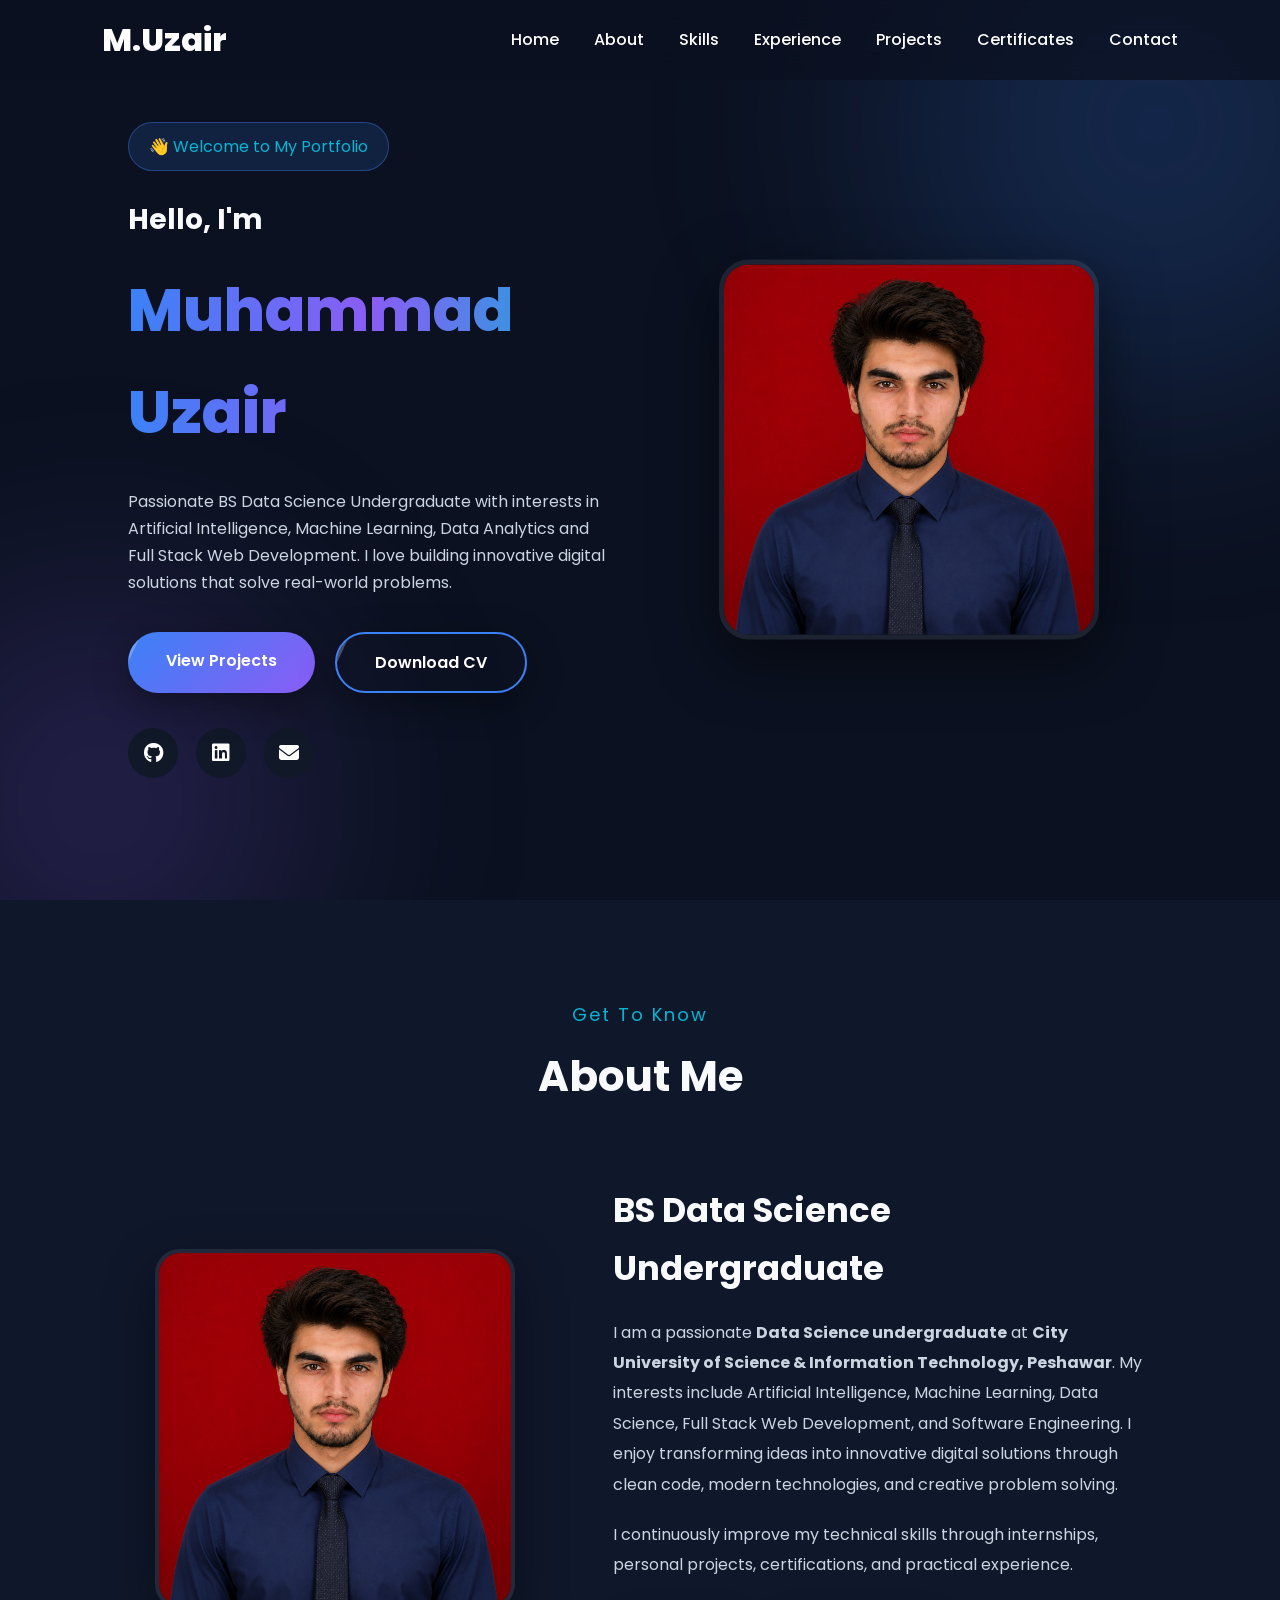
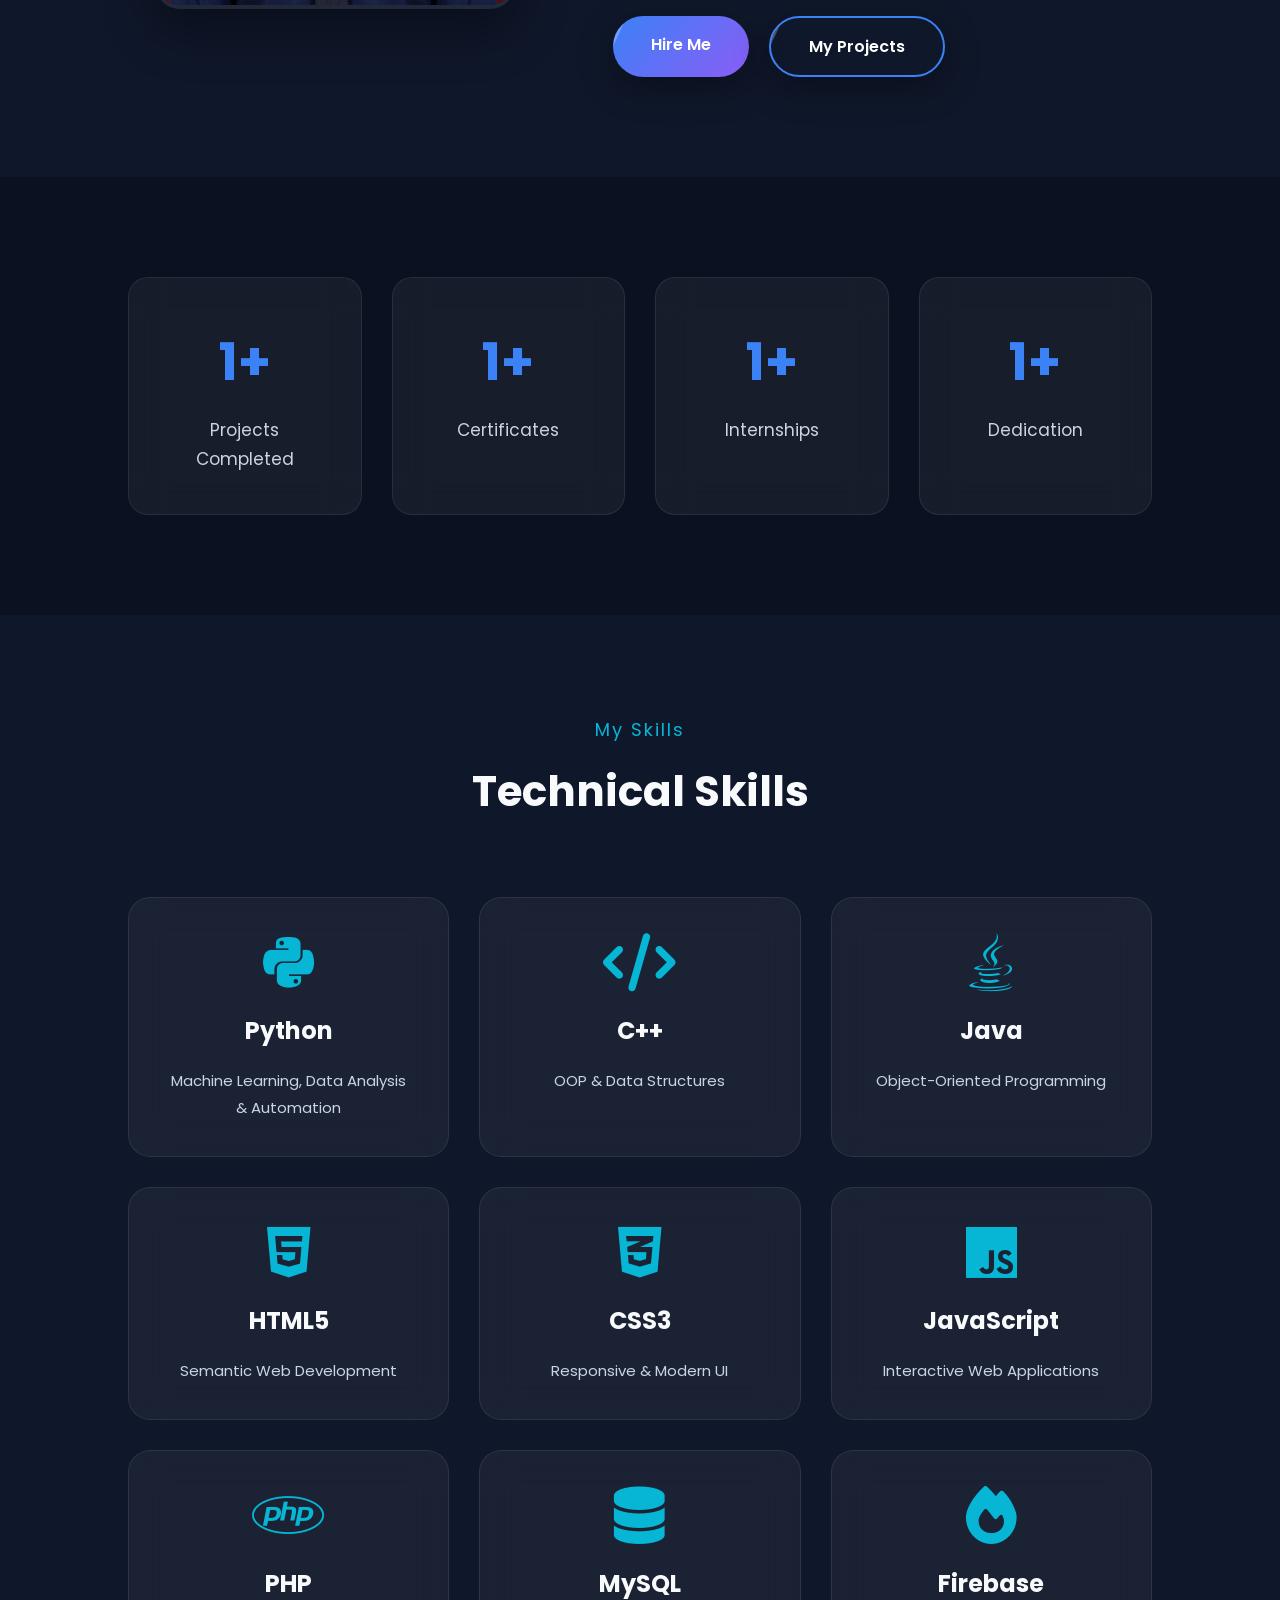
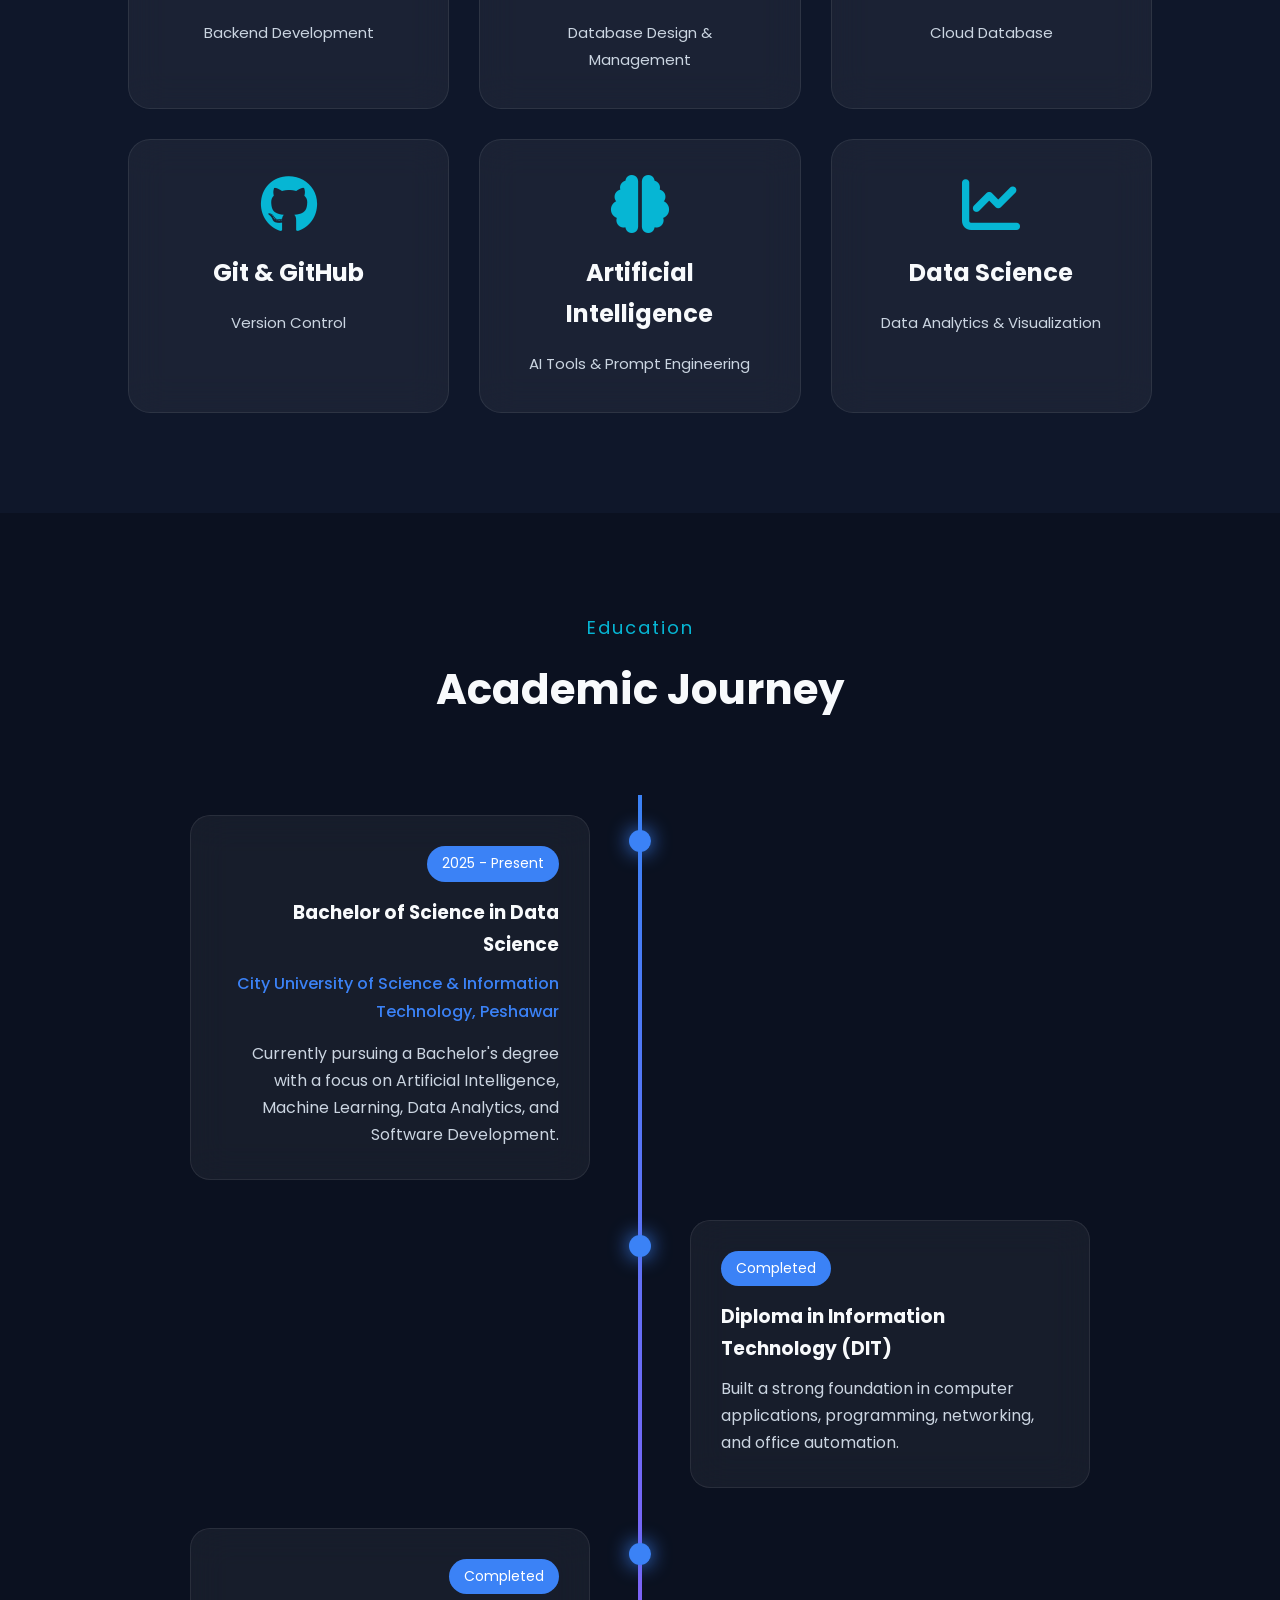
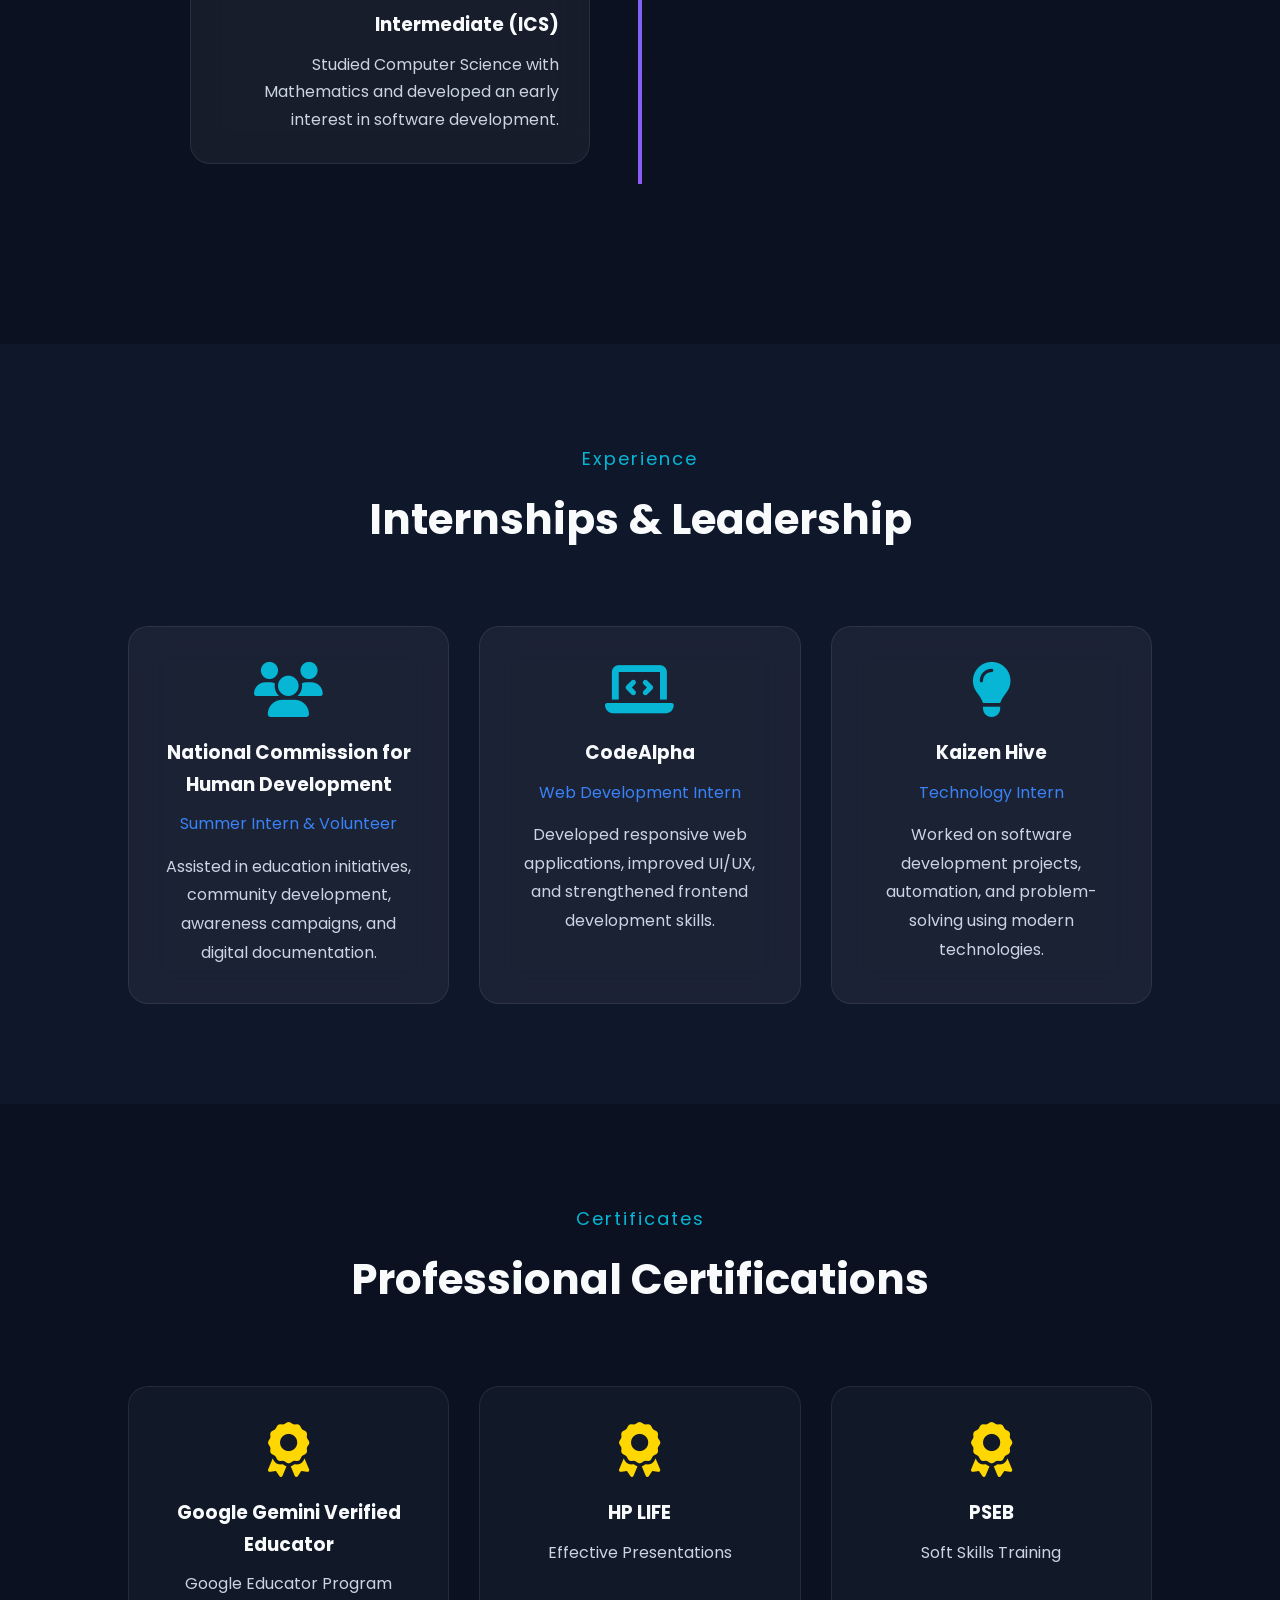
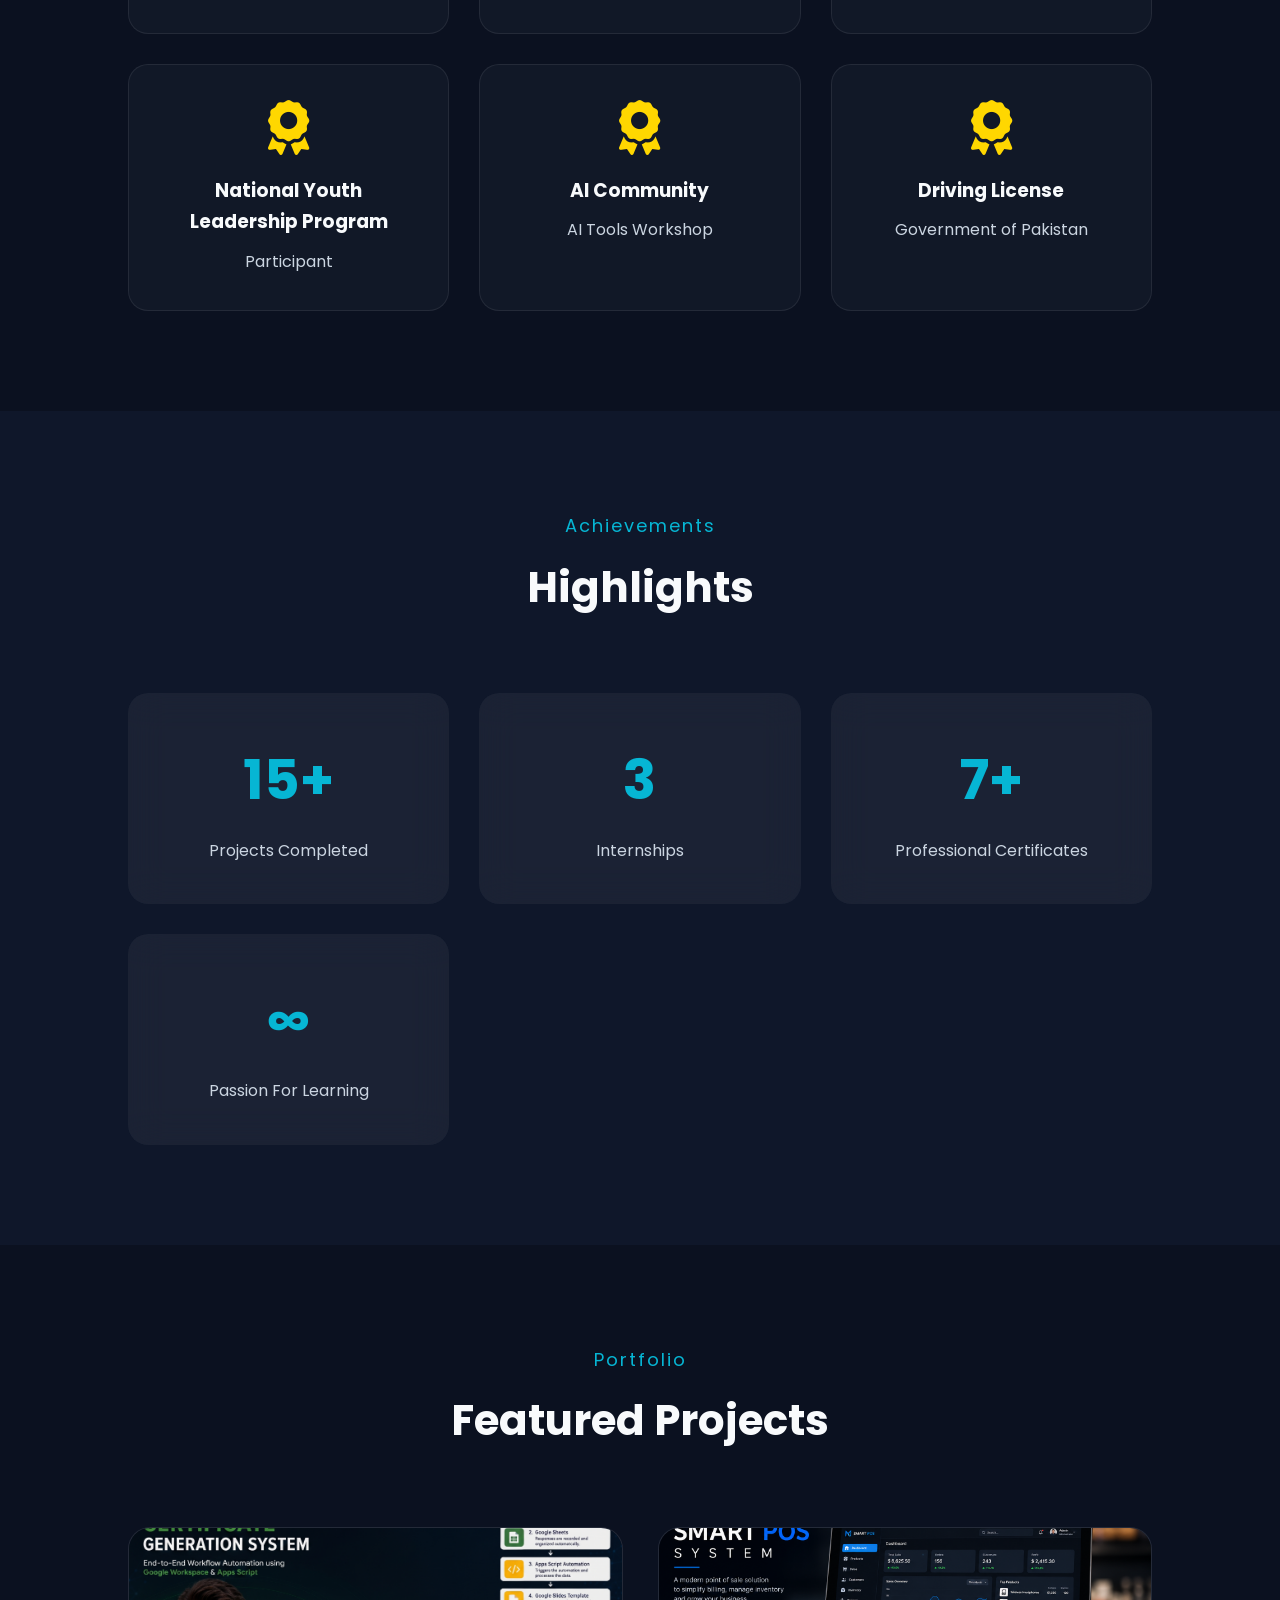
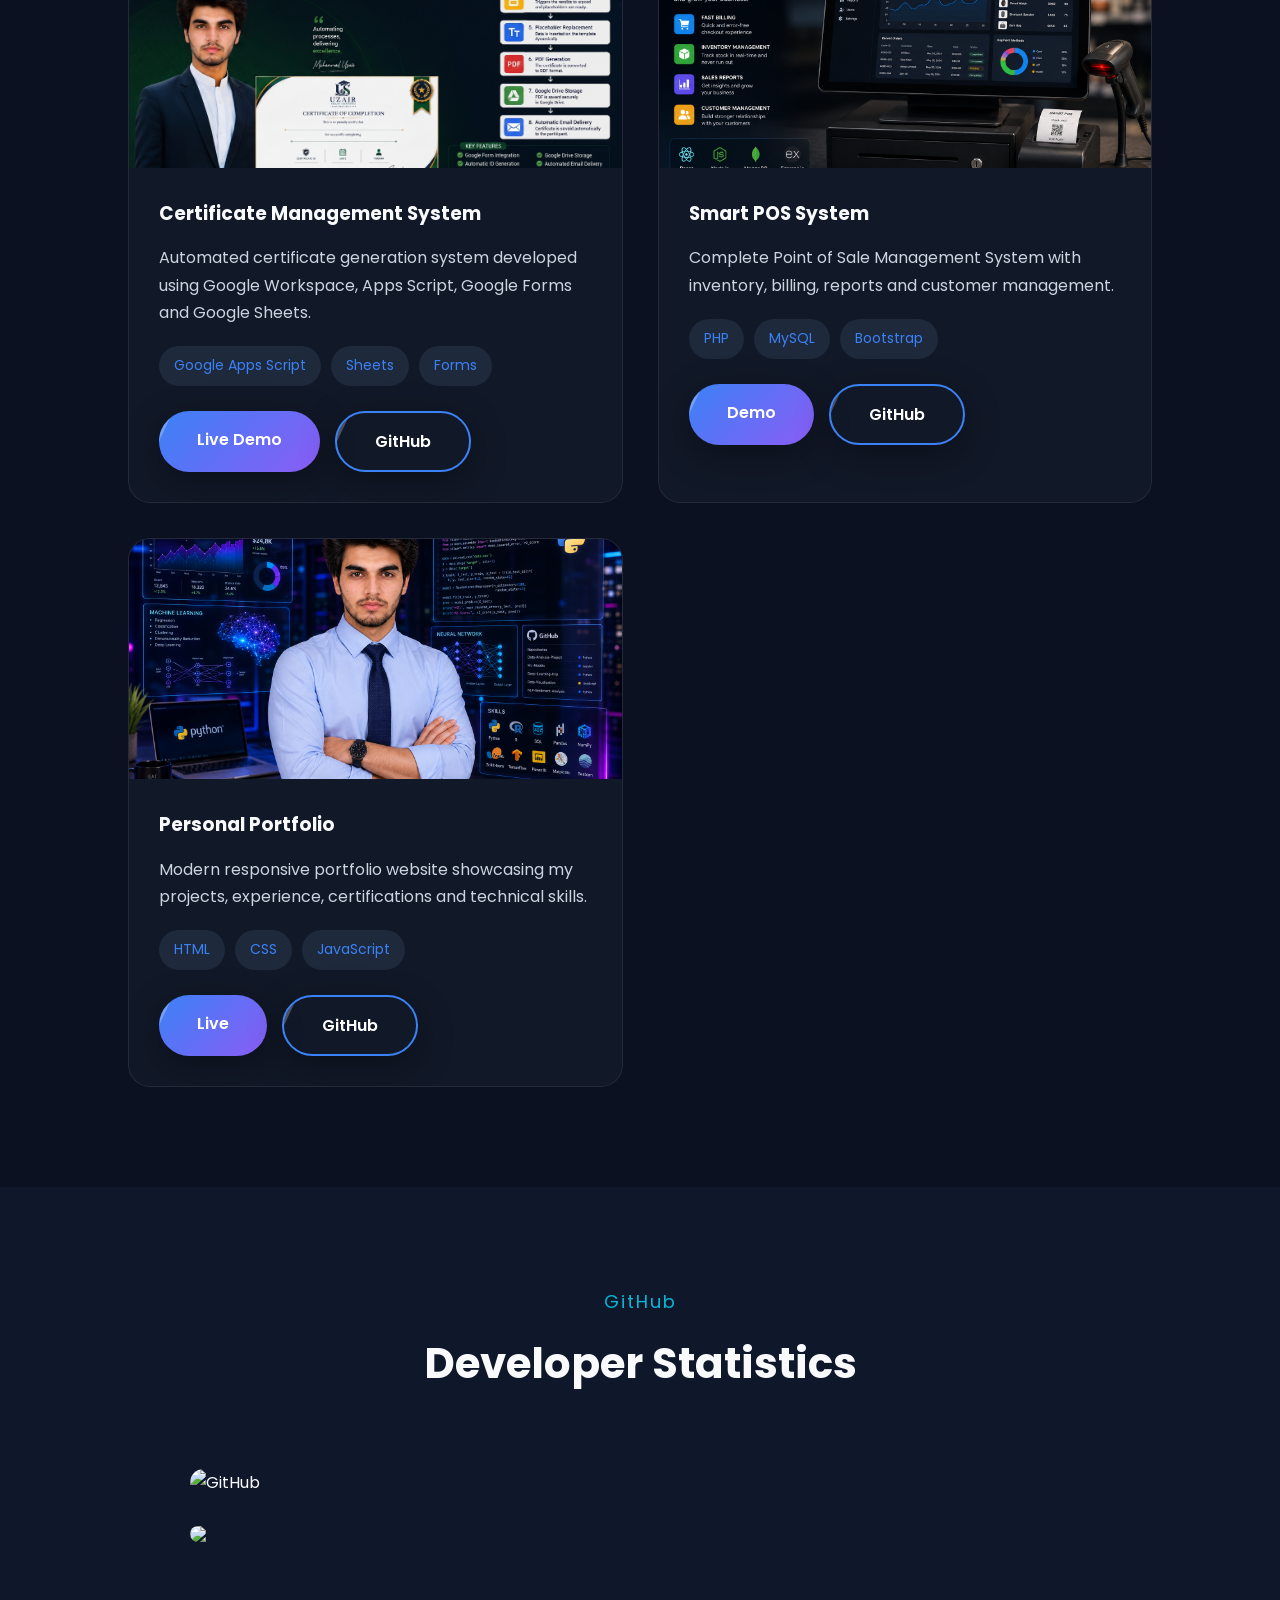
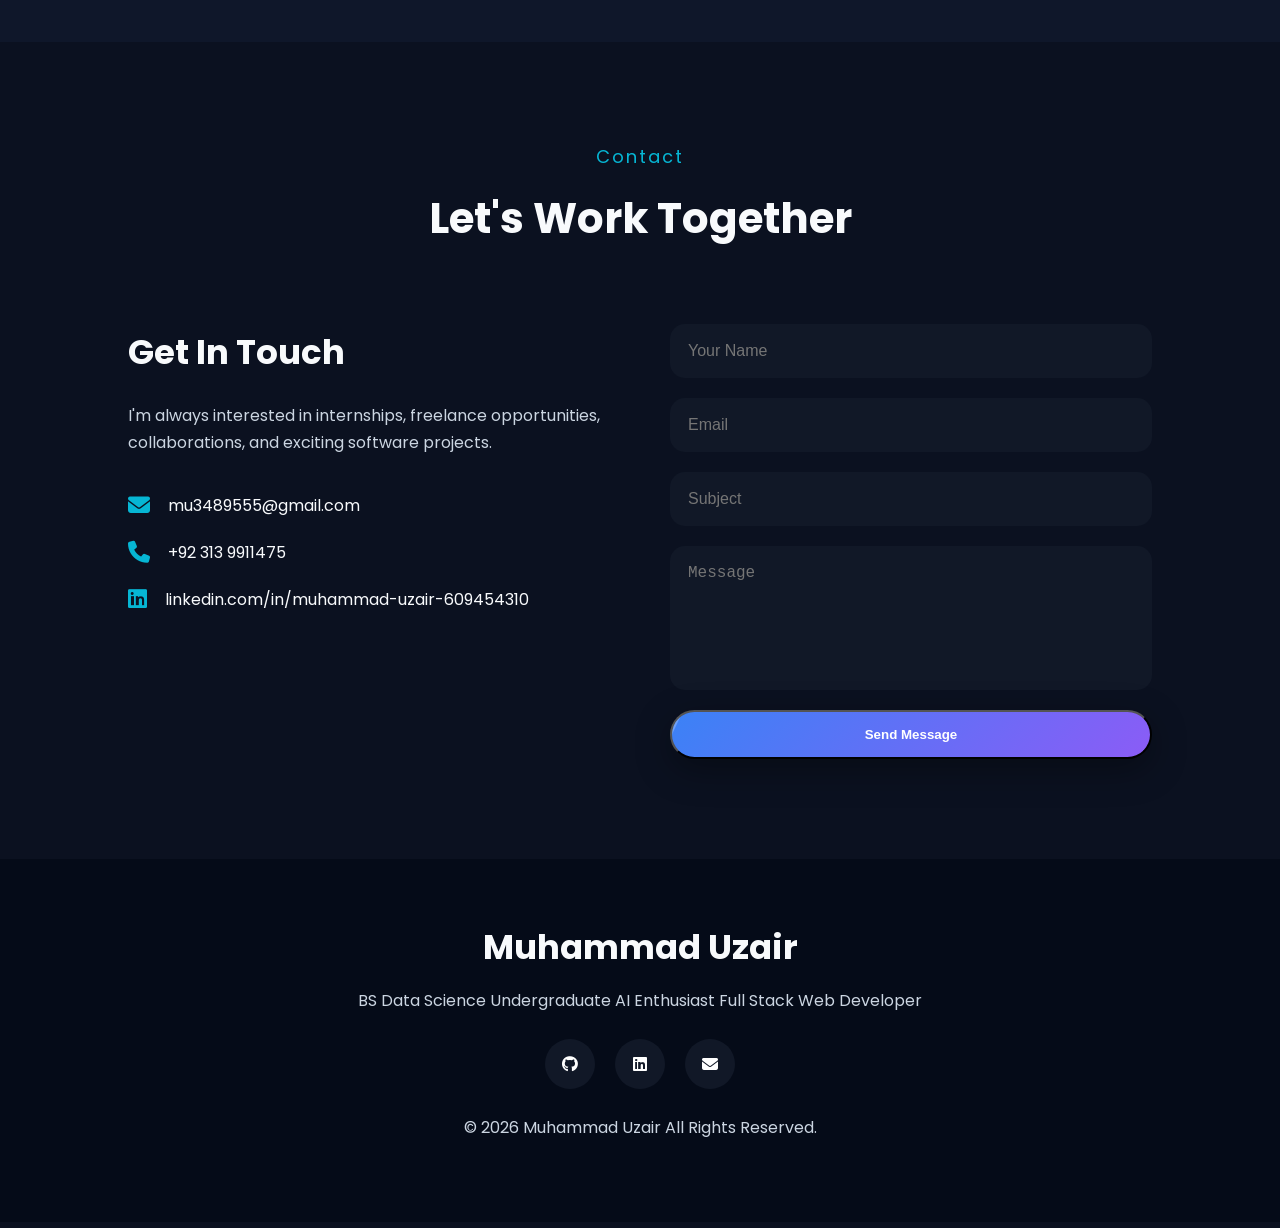
==== commit 03dada55: "Update index.html" ====
--- a/index.html
+++ b/index.html
@@ -5,6 +5,7 @@
 
 <link rel="manifest" href="manifest.json">
 
+<link rel="stylesheet" href="https://cdnjs.cloudflare.com/ajax/libs/font-awesome/6.7.2/css/all.min.css">
 
 <link rel="icon" href="favicon.ico">
 
@@ -800,12 +801,12 @@
 
         <div class="project-card" data-aos="fade-up">
 
-            
+            <img src="assets/images/projects/certificate-system.jpg" alt="Certificate System">
 
             <div class="project-content">
 
                 <h3>Certificate Management System</h3>
-
+           
                 <p>
                     Automated certificate generation system developed using
                     Google Workspace, Apps Script, Google Forms and Google Sheets.
@@ -923,12 +924,11 @@
 </div>
 
 <div class="github-stats">
-
-<img src="https://github-readme-stats.vercel.app/api?username=UZAIR-WEB&show_icons=true&theme=tokyonight">
-
-<img src="https://github-readme-streak-stats.herokuapp.com/?user=UZAIR-WEB&theme=tokyonight">
-
-<img src="https://github-readme-stats.vercel.app/api/top-langs/?username=UZAIR-WEB&layout=compact&theme=tokyonight">
+<img src="assets/images/github-icon.png" alt="GitHub" class="github-icon">
+
+
+
+<img src="assets/images/myphoto.png">
 
 </div>
 
@@ -1130,4 +1130,4 @@
 </script>
 
 </body>
-</html>+</html>
